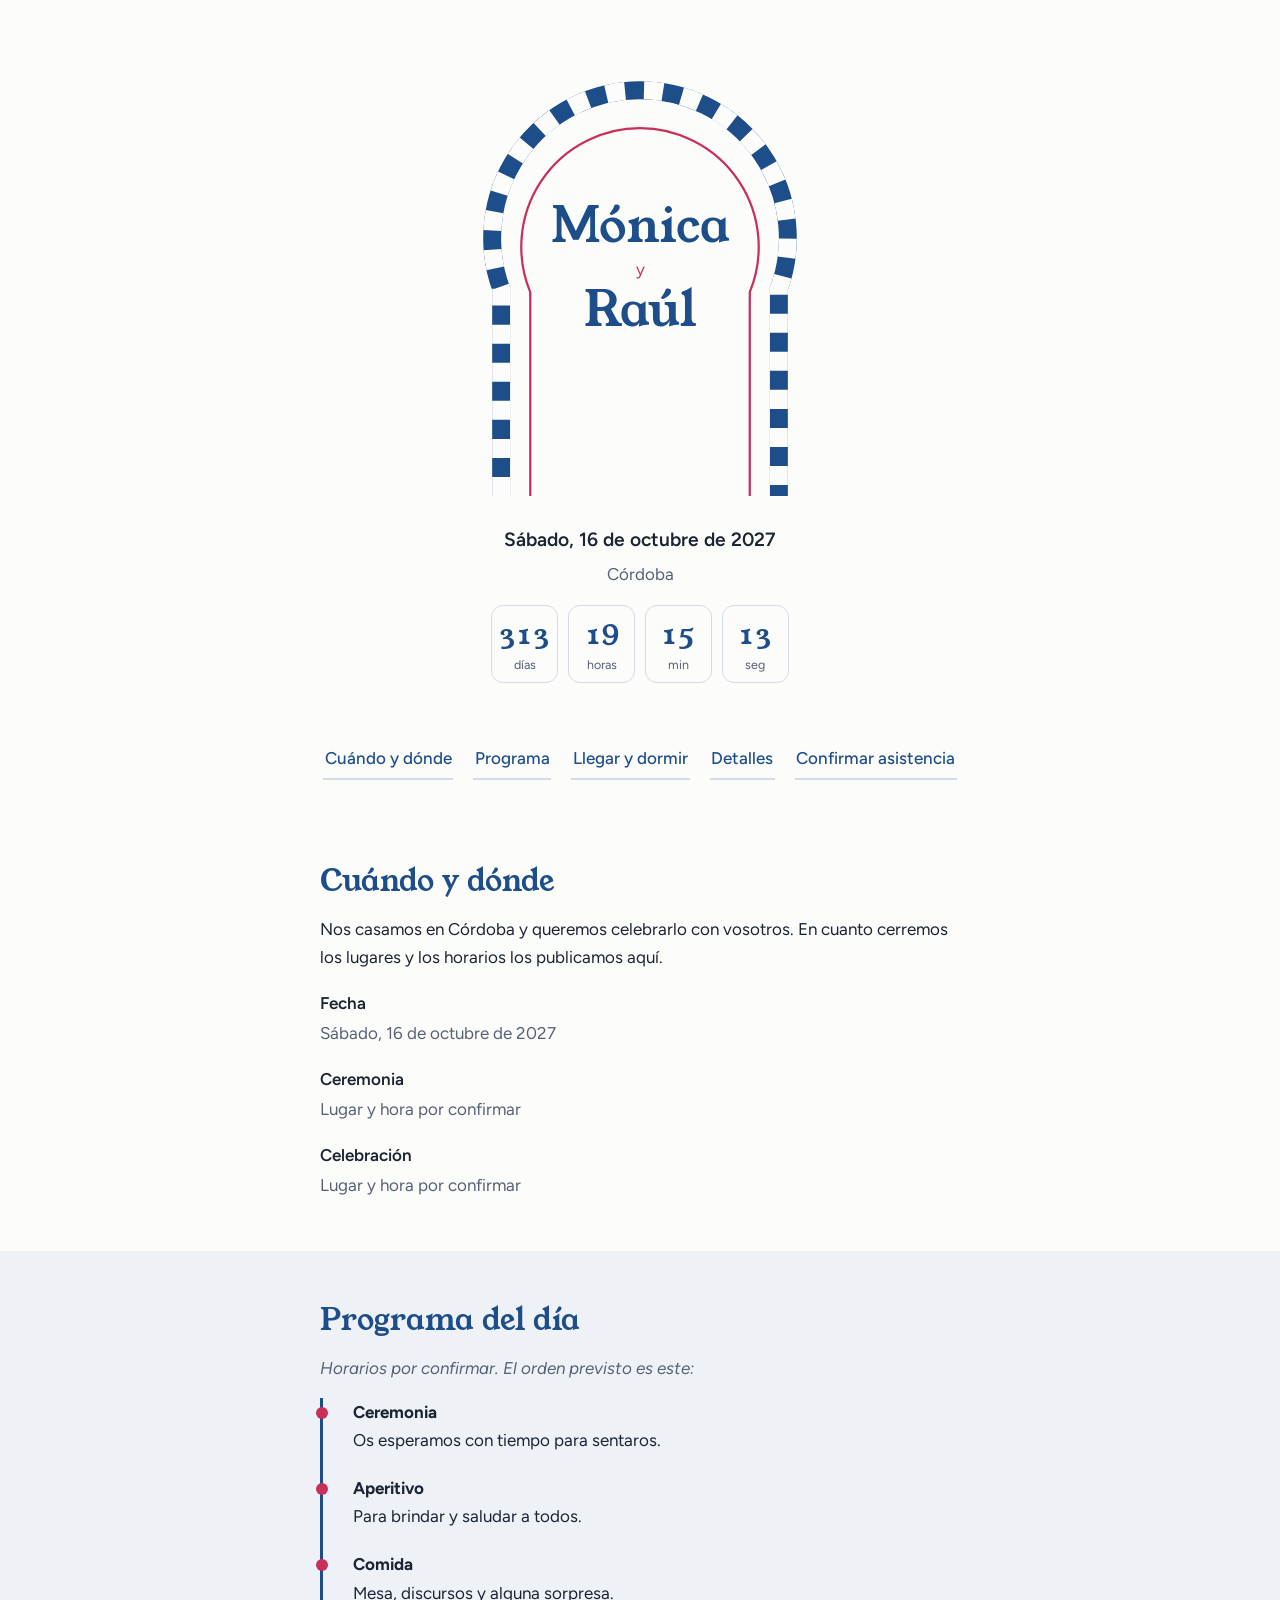
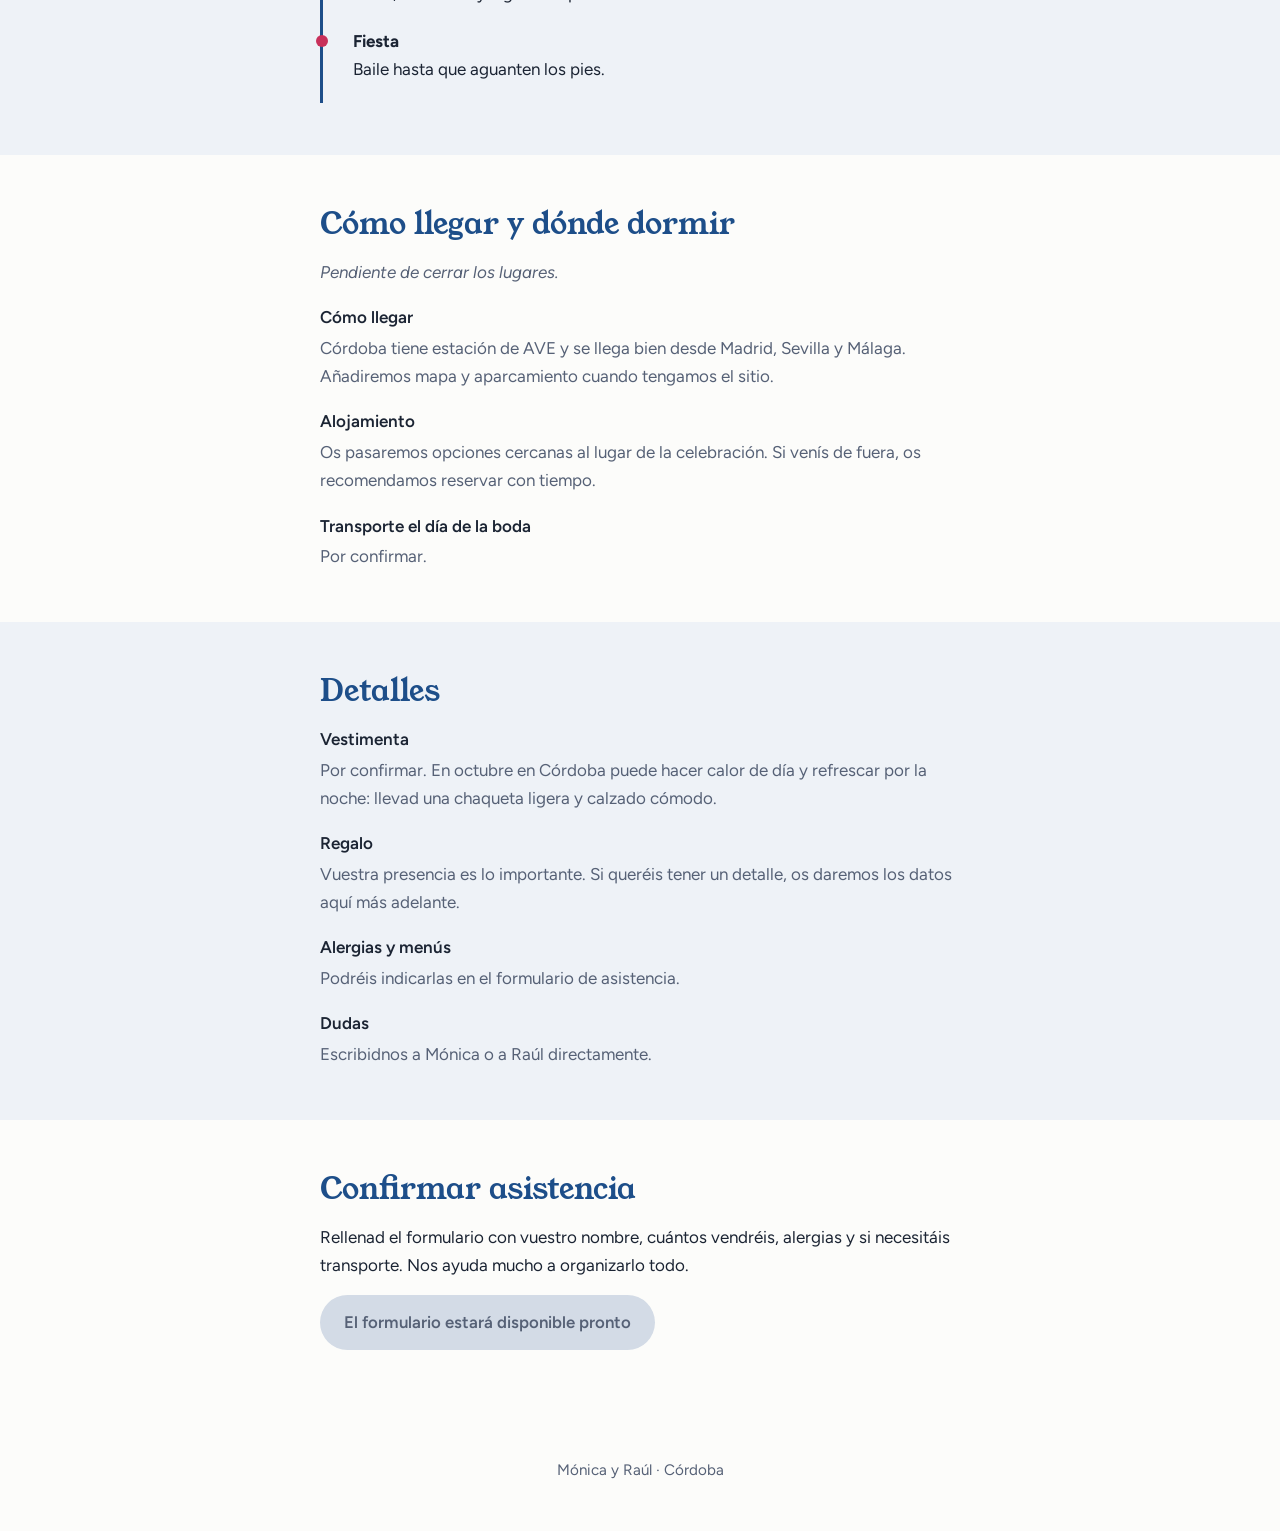
==== index.html @ d33edbbe "Add files via upload" ====
<!DOCTYPE html>
<html lang="es">
<head>
<meta charset="utf-8">
<meta name="viewport" content="width=device-width, initial-scale=1, viewport-fit=cover">
<title>Mónica y Raúl · Nuestra boda</title>
<link rel="preconnect" href="https://fonts.googleapis.com">
<link rel="preconnect" href="https://fonts.gstatic.com" crossorigin>
<link href="https://fonts.googleapis.com/css2?family=Young+Serif&family=Figtree:wght@400;500;600&display=swap" rel="stylesheet">
<style>
:root{--bg:#FCFCFA;--surface:#EEF2F7;--ink:#1B2433;--muted:#566176;--azul:#1D4E89;--geranio:#C8305A;--line:#D3DBE6;--onazul:#FFFFFF;
box-sizing:border-box;padding-top:env(safe-area-inset-top,0px);padding-bottom:env(safe-area-inset-bottom,0px)}
@media (prefers-color-scheme:dark){:root:not([data-theme="light"]){--bg:#101722;--surface:#17212F;--ink:#EEF1F6;--muted:#A3AEC0;--azul:#7FA8DE;--geranio:#F0708F;--line:#2A3649;--onazul:#101722}}
:root[data-theme="dark"]{--bg:#101722;--surface:#17212F;--ink:#EEF1F6;--muted:#A3AEC0;--azul:#7FA8DE;--geranio:#F0708F;--line:#2A3649;--onazul:#101722}
html{scroll-padding-top:env(safe-area-inset-top,0px)}
*,*::before,*::after{box-sizing:border-box}
body{margin:0;background:var(--bg);color:var(--ink);font:400 1.0625rem/1.65 Figtree,system-ui,-apple-system,"Segoe UI",sans-serif}
h1,h2{font-family:"Young Serif",Georgia,"Times New Roman",serif;font-weight:400;line-height:1.1;margin:0}
a{color:var(--azul)}
:focus-visible{outline:3px solid var(--geranio);outline-offset:3px;border-radius:4px}
.hero{text-align:center;padding:3rem 1.25rem 3.5rem}
.arco{position:relative;width:min(100%,21rem);margin:0 auto}
.arco svg{display:block;width:100%;height:auto}
.arco .texto{position:absolute;inset:34% 0 auto 0;padding:0 12%}
.arco h1{font-size:clamp(2.1rem,9vw,3rem);color:var(--azul)}
.arco .y{display:block;font:400 1.05rem Figtree,sans-serif;color:var(--geranio);margin:.35rem 0}
.hero.foto{background-size:cover;background-position:center;min-height:min(88svh,46rem);display:flex;flex-direction:column;justify-content:flex-end;padding-bottom:3rem;color:#fff}
.hero.foto .arco{width:auto}
.hero.foto .arco svg{display:none}
.hero.foto .arco .texto{position:static;padding:0}
.hero.foto h1{color:#fff;font-size:clamp(2.8rem,13vw,4.6rem);text-shadow:0 2px 16px rgba(0,0,0,.6)}
.hero.foto .y{color:#FFD3DE;text-shadow:0 1px 10px rgba(0,0,0,.6)}
.hero.foto .lugar{color:#fff}
.fecha{font-size:1.2rem;margin:1.75rem 0 .25rem;font-weight:600}
.lugar{color:var(--muted);margin:0}
.cuenta{display:flex;justify-content:center;gap:.6rem;margin:1.1rem 0 0;padding:0;list-style:none}
.cuenta[hidden],.hoy[hidden]{display:none}
.cuenta li{min-width:4.2rem;padding:.55rem .4rem;border:1px solid var(--line);border-radius:.75rem;text-align:center;line-height:1.1}
.cuenta b{display:block;font:400 1.75rem "Young Serif",Georgia,serif;color:var(--azul);font-variant-numeric:tabular-nums}
.cuenta span{font-size:.78rem;color:var(--muted)}
.hoy{margin:1.1rem 0 0;color:var(--geranio);font-weight:600;font-size:1.2rem}
.hero.foto .cuenta li{border-color:rgba(255,255,255,.55);background:rgba(10,20,35,.35)}
.hero.foto .cuenta b{color:#fff}
.hero.foto .cuenta span,.hero.foto .hoy{color:#FFD3DE}
nav{display:flex;flex-wrap:wrap;gap:.5rem 1.25rem;justify-content:center;padding:0 1.25rem 2rem}
nav a{text-decoration:none;font-weight:500;padding:.35rem .1rem;border-bottom:2px solid var(--line)}
nav a:hover{border-color:var(--geranio)}
section{padding:3.25rem 1.25rem}
section:nth-of-type(even){background:var(--surface)}
.in{max-width:40rem;margin:0 auto}
h2{font-size:1.9rem;color:var(--azul);margin-bottom:1.1rem}
p{margin:0 0 1rem}
.pend{color:var(--muted);font-style:italic}
dl{margin:0}
dt{font-weight:600;margin-top:1.1rem}
dd{margin:.15rem 0 0;color:var(--muted)}
ol.prog{list-style:none;margin:0;padding:0 0 0 1.4rem;border-left:3px solid var(--azul)}
ol.prog li{position:relative;padding:0 0 1.25rem .5rem}
ol.prog li::before{content:"";position:absolute;left:-1.4rem;top:.55rem;width:.75rem;height:.75rem;margin-left:-.45rem;border-radius:50%;background:var(--geranio)}
ol.prog b{display:block}
.btn{display:inline-block;background:var(--azul);color:var(--onazul);padding:.85rem 1.5rem;border-radius:999px;font-weight:600;text-decoration:none;border:0;font-size:1.05rem}
.btn[aria-disabled="true"]{background:var(--line);color:var(--muted);pointer-events:none}
footer{text-align:center;padding:2.5rem 1.25rem 3rem;color:var(--muted);font-size:.95rem}
</style>
</head>
<body>
<header class="hero">
  <div class="arco">
    <svg viewBox="0 0 300 400" role="img" aria-label="Arco de herradura">
      <path d="M26 400V215A132 132 0 1 1 274 215V400" fill="none" stroke="var(--azul)" stroke-width="16"/>
      <path d="M26 400V215A132 132 0 1 1 274 215V400" fill="none" stroke="var(--bg)" stroke-width="16" stroke-dasharray="17 17"/>
      <path d="M52 400V218A106 106 0 1 1 248 218V400" fill="none" stroke="var(--geranio)" stroke-width="2"/>
    </svg>
    <div class="texto"><h1>Mónica<span class="y">y</span>Raúl</h1></div>
  </div>
  <p class="fecha" id="fecha">Fecha por confirmar</p>
  <p class="lugar">Córdoba</p>
  <ul class="cuenta" id="cuenta" role="timer" aria-label="Cuenta atrás hasta la boda" hidden><li><b>0</b><span>días</span></li><li><b>00</b><span>horas</span></li><li><b>00</b><span>min</span></li><li><b>00</b><span>seg</span></li></ul>
  <p class="hoy" id="hoy" hidden>¡Hoy es el gran día!</p>
</header>
<nav aria-label="Secciones">
  <a href="#donde">Cuándo y dónde</a><a href="#programa">Programa</a><a href="#llegar">Llegar y dormir</a><a href="#detalles">Detalles</a><a href="#asistencia">Confirmar asistencia</a>
</nav>

<main>
<section id="donde"><div class="in">
  <h2>Cuándo y dónde</h2>
  <p>Nos casamos en Córdoba y queremos celebrarlo con vosotros. En cuanto cerremos los lugares y los horarios los publicamos aquí.</p>
  <dl>
    <dt>Fecha</dt><dd id="fecha2">Por confirmar</dd>
    <dt>Ceremonia</dt><dd>Lugar y hora por confirmar</dd>
    <dt>Celebración</dt><dd>Lugar y hora por confirmar</dd>
  </dl>
</div></section>

<section id="programa"><div class="in">
  <h2>Programa del día</h2>
  <p class="pend">Horarios por confirmar. El orden previsto es este:</p>
  <ol class="prog">
    <li><b>Ceremonia</b>Os esperamos con tiempo para sentaros.</li>
    <li><b>Aperitivo</b>Para brindar y saludar a todos.</li>
    <li><b>Comida</b>Mesa, discursos y alguna sorpresa.</li>
    <li><b>Fiesta</b>Baile hasta que aguanten los pies.</li>
  </ol>
</div></section>

<section id="llegar"><div class="in">
  <h2>Cómo llegar y dónde dormir</h2>
  <p class="pend">Pendiente de cerrar los lugares.</p>
  <dl>
    <dt>Cómo llegar</dt><dd>Córdoba tiene estación de AVE y se llega bien desde Madrid, Sevilla y Málaga. Añadiremos mapa y aparcamiento cuando tengamos el sitio.</dd>
    <dt>Alojamiento</dt><dd>Os pasaremos opciones cercanas al lugar de la celebración. Si venís de fuera, os recomendamos reservar con tiempo.</dd>
    <dt>Transporte el día de la boda</dt><dd>Por confirmar.</dd>
  </dl>
</div></section>

<section id="detalles"><div class="in">
  <h2>Detalles</h2>
  <dl>
    <dt>Vestimenta</dt><dd>Por confirmar. En octubre en Córdoba puede hacer calor de día y refrescar por la noche: llevad una chaqueta ligera y calzado cómodo.</dd>
    <dt>Regalo</dt><dd>Vuestra presencia es lo importante. Si queréis tener un detalle, os daremos los datos aquí más adelante.</dd>
    <dt>Alergias y menús</dt><dd>Podréis indicarlas en el formulario de asistencia.</dd>
    <dt>Dudas</dt><dd>Escribidnos a Mónica o a Raúl directamente.</dd>
  </dl>
</div></section>

<section id="asistencia"><div class="in">
  <h2>Confirmar asistencia</h2>
  <p>Rellenad el formulario con vuestro nombre, cuántos vendréis, alergias y si necesitáis transporte. Nos ayuda mucho a organizarlo todo.</p>
  <p><a class="btn" id="btnForm" href="#asistencia" aria-disabled="true">El formulario estará disponible pronto</a></p>
</div></section>
</main>

<footer>Mónica y Raúl · Córdoba</footer>

<script>
// Editar estos dos valores cuando estén definidos:
var FECHA = "2027-10-16T00:00:00";
var FORM_URL = "";     // enlace del Google Forms
var FOTO = "foto.jpg"; // foto subida junto a index.html; si no existe, se ve el arco solo
(function(){
  if (FECHA) {
    var d = new Date(FECHA);
    if (!isNaN(d)) {
      var txt = new Intl.DateTimeFormat("es-ES", {dateStyle:"full"}).format(d);
      txt = txt.charAt(0).toUpperCase() + txt.slice(1);
      document.getElementById("fecha").textContent = txt;
      document.getElementById("fecha2").textContent = txt;
      var c = document.getElementById("cuenta"), hoy = document.getElementById("hoy");
      var v = c.querySelectorAll("b");
      var pad = function(n){ return n < 10 ? "0" + n : "" + n; };
      var t;
      var tick = function(){
        var ms = d - new Date();
        if (ms <= 0) { c.hidden = true; clearInterval(t); if (ms > -86400000) hoy.hidden = false; return; }
        var sg = Math.floor(ms / 1000);
        v[0].textContent = Math.floor(sg / 86400);
        v[1].textContent = pad(Math.floor(sg % 86400 / 3600));
        v[2].textContent = pad(Math.floor(sg % 3600 / 60));
        v[3].textContent = pad(sg % 60);
        c.hidden = false;
      };
      t = setInterval(tick, 1000); tick();
    }
  }
  if (FOTO) {
    var im = new Image();
    im.onload = function(){
      var h = document.querySelector(".hero");
      h.style.backgroundImage = "linear-gradient(rgba(10,20,35,.3),rgba(10,20,35,.68)), url('" + FOTO + "')";
      h.classList.add("foto");
    };
    im.src = FOTO;
  }
  if (FORM_URL) {
    var b = document.getElementById("btnForm");
    b.href = FORM_URL; b.target = "_blank"; b.rel = "noopener";
    b.removeAttribute("aria-disabled");
    b.textContent = "Confirmar asistencia";
  }
})();
</script>
</body>
</html>
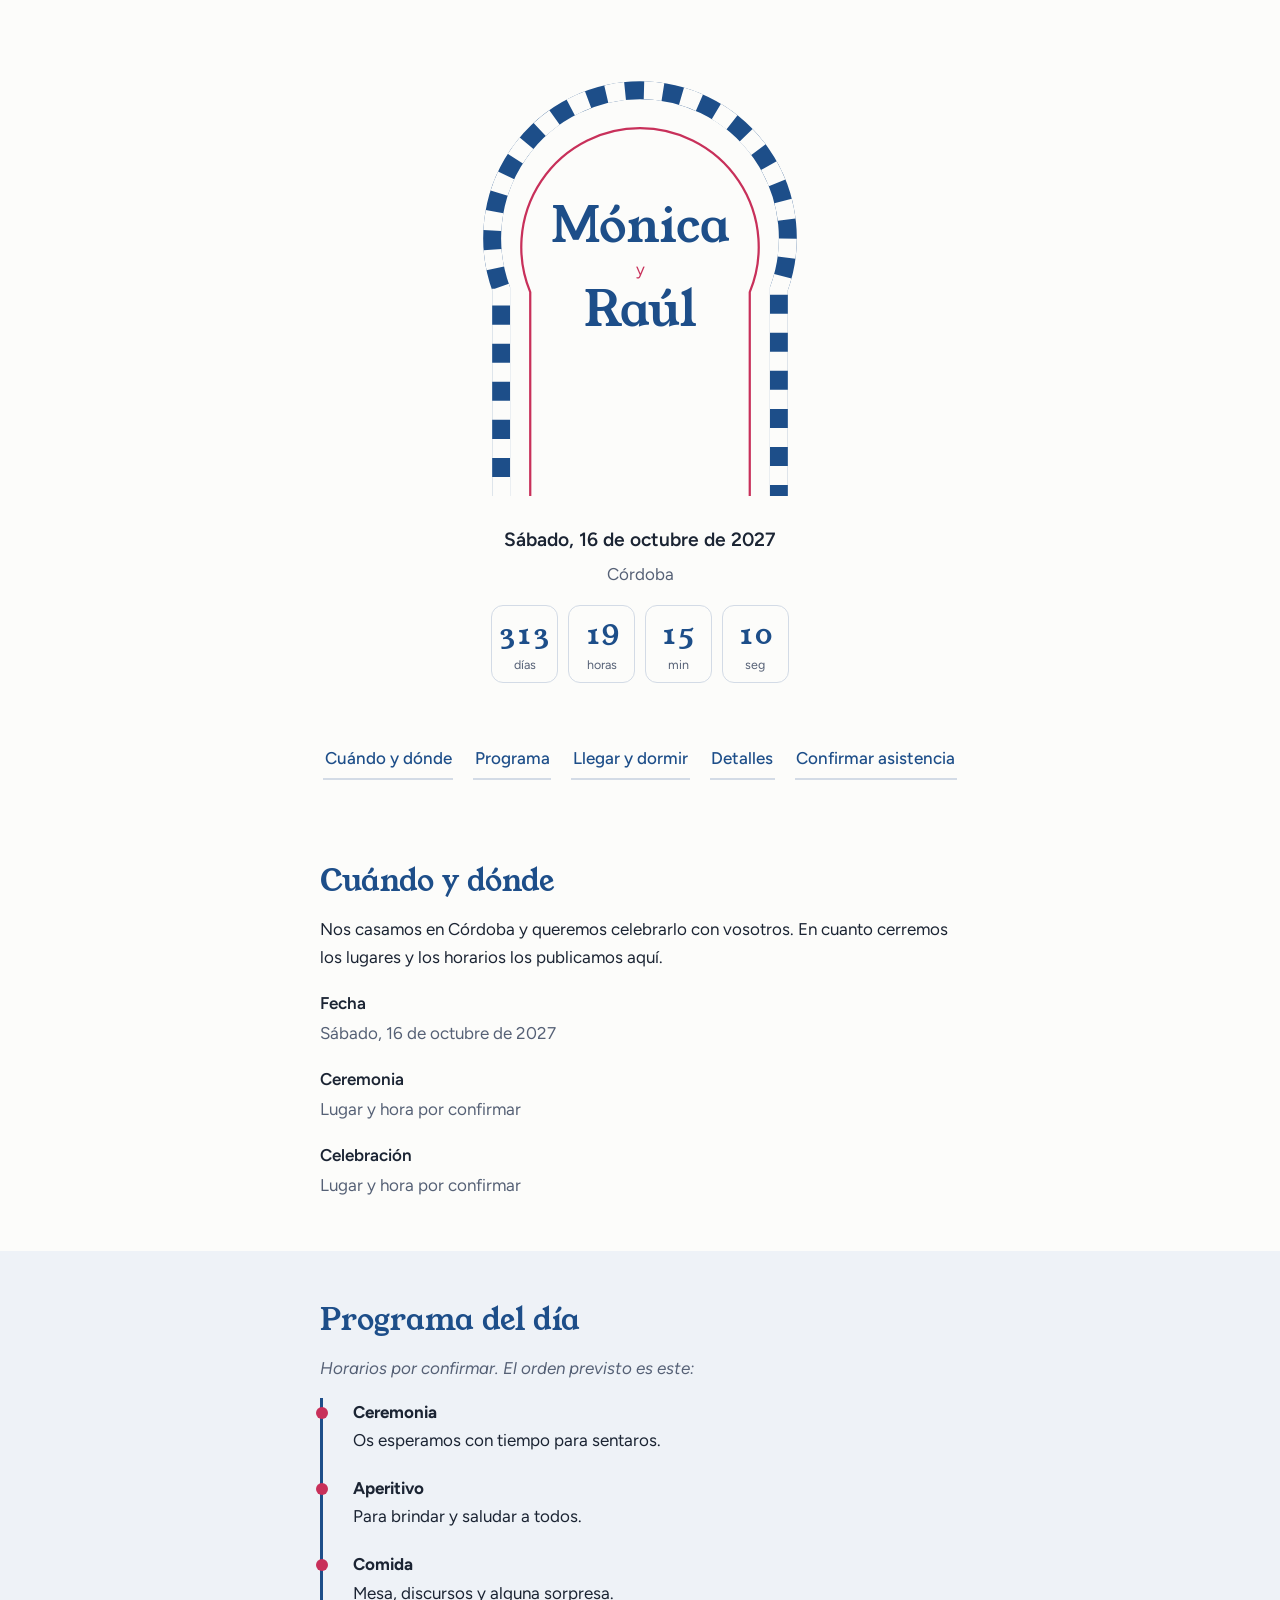
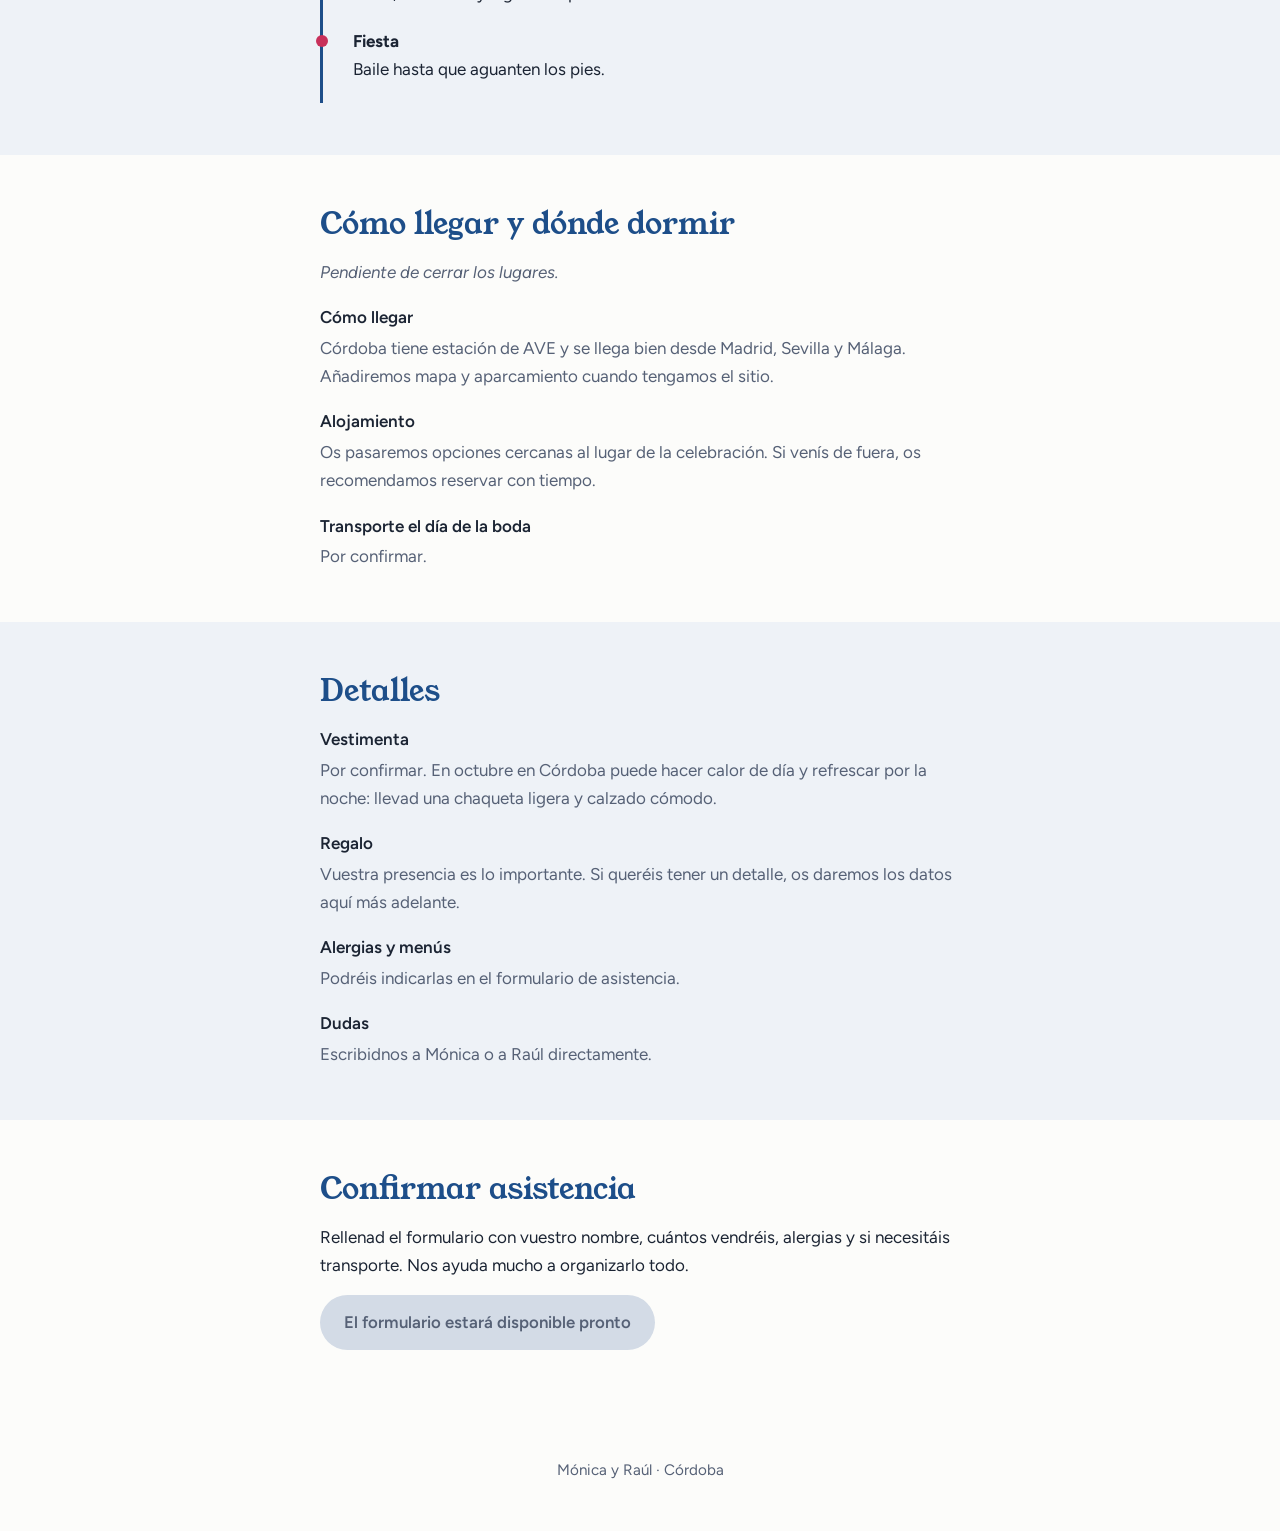
==== commit 7763a72a: "Add files via upload" ====
--- a/index.html
+++ b/index.html
@@ -24,6 +24,12 @@
 .arco .texto{position:absolute;inset:34% 0 auto 0;padding:0 12%}
 .arco h1{font-size:clamp(2.1rem,9vw,3rem);color:var(--azul)}
 .arco .y{display:block;font:400 1.05rem Figtree,sans-serif;color:var(--geranio);margin:.35rem 0}
+.portada{display:block;width:min(100%,24rem);height:auto;margin:0 auto 1.75rem;border-radius:1rem;box-shadow:0 10px 30px rgba(0,0,0,.2)}
+.portada[hidden]{display:none}
+.hero.tarjeta .arco{width:auto}
+.hero.tarjeta .arco svg{display:none}
+.hero.tarjeta .arco .texto{position:static;padding:0}
+.hero.tarjeta h1{font-size:clamp(2.4rem,10vw,3.4rem)}
 .hero.foto{background-size:cover;background-position:center;min-height:min(88svh,46rem);display:flex;flex-direction:column;justify-content:flex-end;padding-bottom:3rem;color:#fff}
 .hero.foto .arco{width:auto}
 .hero.foto .arco svg{display:none}
@@ -65,6 +71,7 @@
 </head>
 <body>
 <header class="hero">
+  <img class="portada" id="portada" width="828" height="1472" alt="Mónica y Raúl. Save the date: 16 de octubre de 2027" hidden>
   <div class="arco">
     <svg viewBox="0 0 300 400" role="img" aria-label="Arco de herradura">
       <path d="M26 400V215A132 132 0 1 1 274 215V400" fill="none" stroke="var(--azul)" stroke-width="16"/>
@@ -137,6 +144,7 @@
 // Editar estos dos valores cuando estén definidos:
 var FECHA = "2027-10-16T00:00:00";
 var FORM_URL = "";     // enlace del Google Forms
+var FOTO_MODO = "tarjeta"; // "tarjeta": la imagen completa sobre los nombres; "fondo": foto de fondo detrás de los nombres
 var FOTO = "foto.jpg"; // foto subida junto a index.html; si no existe, se ve el arco solo
 (function(){
   if (FECHA) {
@@ -167,8 +175,14 @@
     var im = new Image();
     im.onload = function(){
       var h = document.querySelector(".hero");
-      h.style.backgroundImage = "linear-gradient(rgba(10,20,35,.3),rgba(10,20,35,.68)), url('" + FOTO + "')";
-      h.classList.add("foto");
+      if (FOTO_MODO === "fondo") {
+        h.style.backgroundImage = "linear-gradient(rgba(10,20,35,.3),rgba(10,20,35,.68)), url('" + FOTO + "')";
+        h.classList.add("foto");
+      } else {
+        var p = document.getElementById("portada");
+        p.src = FOTO; p.hidden = false;
+        h.classList.add("tarjeta");
+      }
     };
     im.src = FOTO;
   }
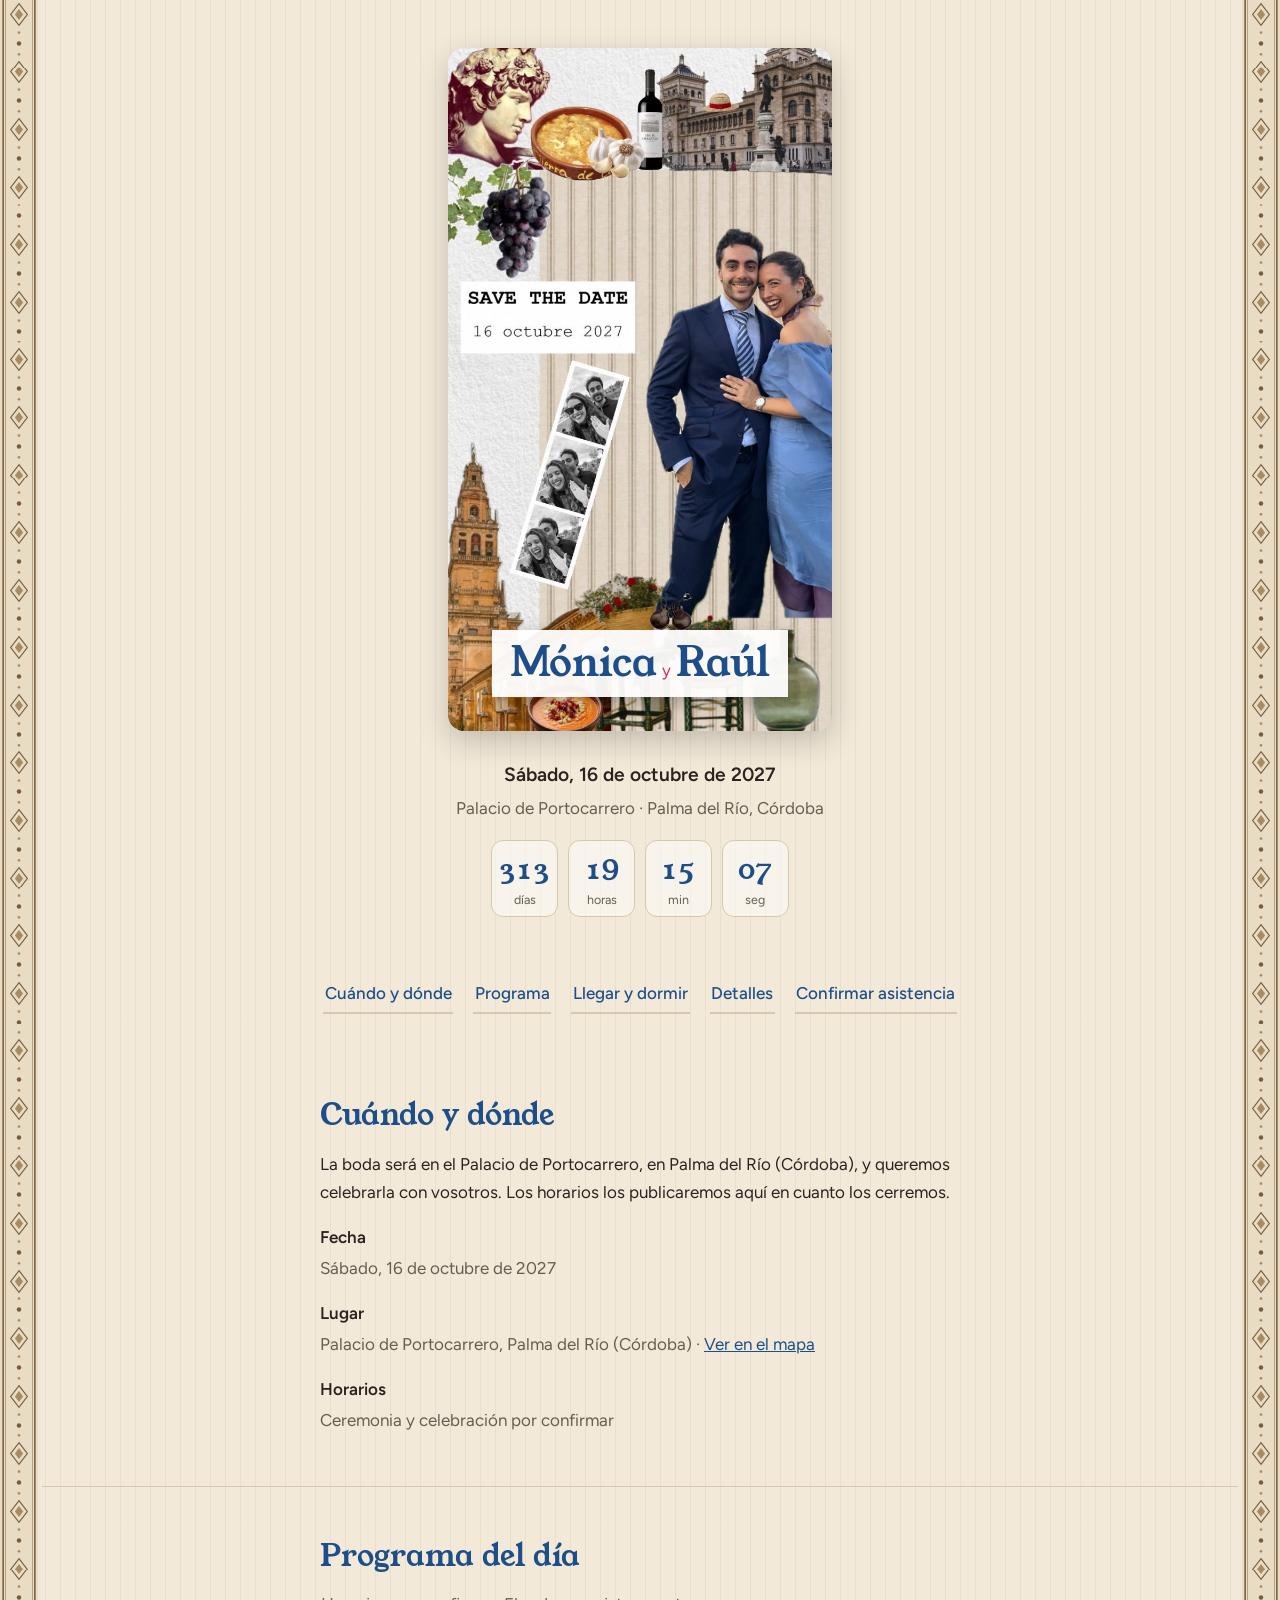
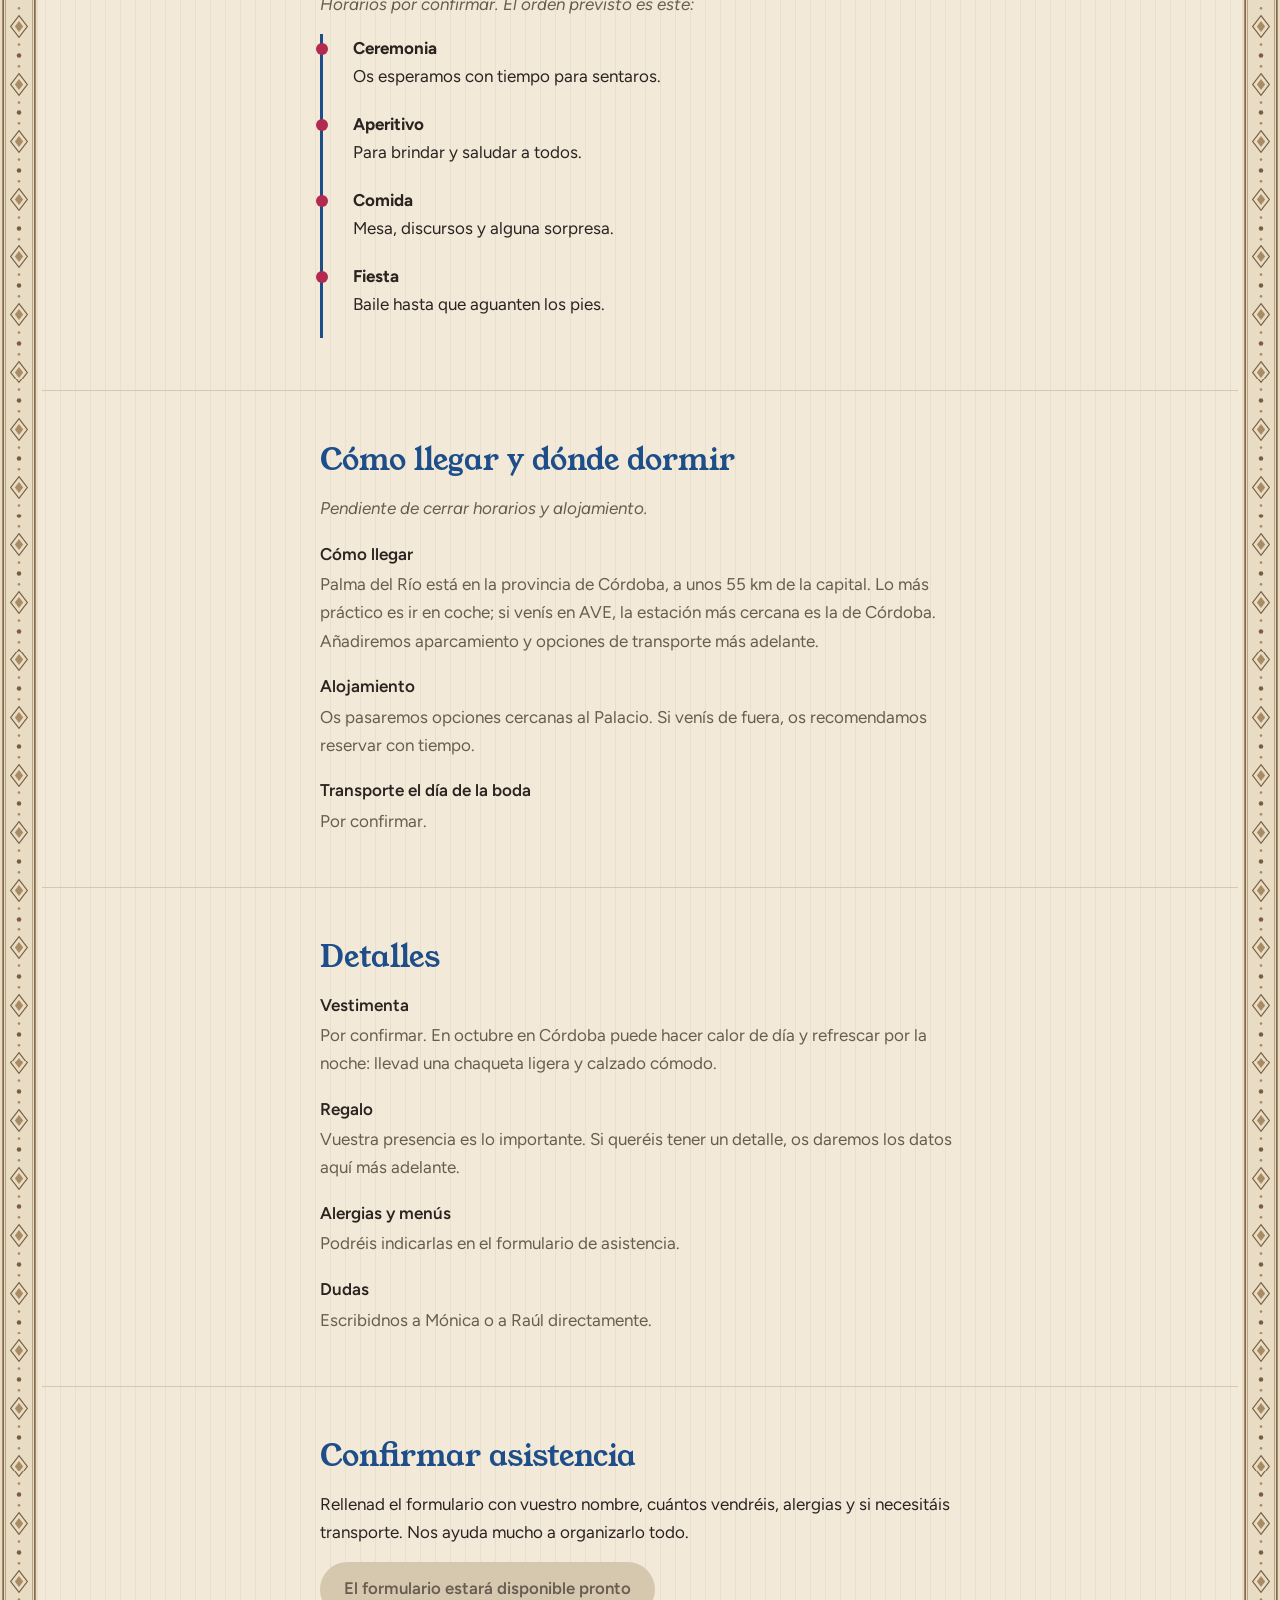
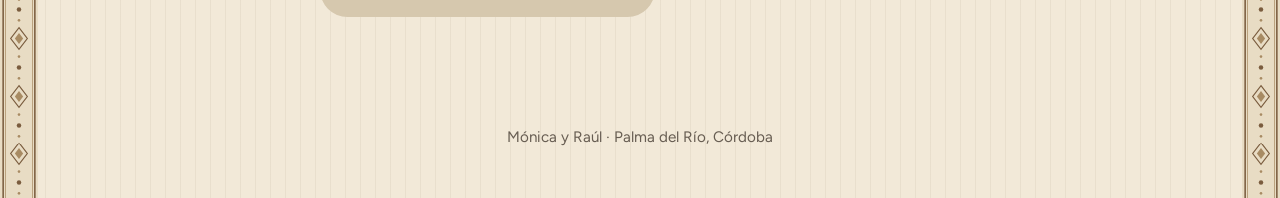
==== commit 35f909d0: "Add files via upload" ====
--- a/index.html
+++ b/index.html
@@ -8,13 +8,14 @@
 <link rel="preconnect" href="https://fonts.gstatic.com" crossorigin>
 <link href="https://fonts.googleapis.com/css2?family=Young+Serif&family=Figtree:wght@400;500;600&display=swap" rel="stylesheet">
 <style>
-:root{--bg:#FCFCFA;--surface:#EEF2F7;--ink:#1B2433;--muted:#566176;--azul:#1D4E89;--geranio:#C8305A;--line:#D3DBE6;--onazul:#FFFFFF;
+:root{--bg:#F2E9D8;--surface:#EADFC9;--ink:#2A2320;--muted:#675D52;--azul:#1D4E89;--geranio:#B3294F;--line:#D6C8AE;--onazul:#FFFFFF;--cw:clamp(24px,3vw,44px);color-scheme:light;
+--cen:url("data:image/svg+xml,%3Csvg%20xmlns%3D%27http%3A//www.w3.org/2000/svg%27%20viewBox%3D%270%200%2032%2048%27%3E%3Crect%20width%3D%2732%27%20height%3D%2748%27%20fill%3D%27%23E8DCC4%27/%3E%3Crect%20x%3D%272%27%20width%3D%271.3%27%20height%3D%2748%27%20fill%3D%27%237A5C3E%27/%3E%3Crect%20x%3D%274.4%27%20width%3D%27.6%27%20height%3D%2748%27%20fill%3D%27%23A88B63%27/%3E%3Crect%20x%3D%2727%27%20width%3D%27.6%27%20height%3D%2748%27%20fill%3D%27%23A88B63%27/%3E%3Crect%20x%3D%2728.7%27%20width%3D%271.3%27%20height%3D%2748%27%20fill%3D%27%237A5C3E%27/%3E%3Cpolygon%20points%3D%2716%2C3%2023%2C12%2016%2C21%209%2C12%27%20fill%3D%27none%27%20stroke%3D%27%237A5C3E%27%20stroke-width%3D%271%27/%3E%3Cpolygon%20points%3D%2716%2C7.5%2019.5%2C12%2016%2C16.5%2012.5%2C12%27%20fill%3D%27%23A88B63%27/%3E%3Ccircle%20cx%3D%2716%27%20cy%3D%2727%27%20r%3D%271.1%27%20fill%3D%27%23A88B63%27/%3E%3Ccircle%20cx%3D%2716%27%20cy%3D%2736%27%20r%3D%271.9%27%20fill%3D%27%237A5C3E%27/%3E%3Ccircle%20cx%3D%2716%27%20cy%3D%2745%27%20r%3D%271.1%27%20fill%3D%27%23A88B63%27/%3E%3C/svg%3E");
 box-sizing:border-box;padding-top:env(safe-area-inset-top,0px);padding-bottom:env(safe-area-inset-bottom,0px)}
-@media (prefers-color-scheme:dark){:root:not([data-theme="light"]){--bg:#101722;--surface:#17212F;--ink:#EEF1F6;--muted:#A3AEC0;--azul:#7FA8DE;--geranio:#F0708F;--line:#2A3649;--onazul:#101722}}
-:root[data-theme="dark"]{--bg:#101722;--surface:#17212F;--ink:#EEF1F6;--muted:#A3AEC0;--azul:#7FA8DE;--geranio:#F0708F;--line:#2A3649;--onazul:#101722}
-html{scroll-padding-top:env(safe-area-inset-top,0px)}
+html{scroll-padding-top:env(safe-area-inset-top,0px);background-color:var(--bg);
+background-image:var(--cen),var(--cen),repeating-linear-gradient(90deg,rgba(110,90,60,.07) 0 1px,transparent 1px 15px);
+background-repeat:repeat-y,repeat-y,repeat;background-position:left top,right top,0 0;background-size:var(--cw) auto,var(--cw) auto,auto}
 *,*::before,*::after{box-sizing:border-box}
-body{margin:0;background:var(--bg);color:var(--ink);font:400 1.0625rem/1.65 Figtree,system-ui,-apple-system,"Segoe UI",sans-serif}
+body{margin:0;padding:0 calc(var(--cw) + .2rem);color:var(--ink);font:400 1.0625rem/1.65 Figtree,system-ui,-apple-system,"Segoe UI",sans-serif}
 h1,h2{font-family:"Young Serif",Georgia,"Times New Roman",serif;font-weight:400;line-height:1.1;margin:0}
 a{color:var(--azul)}
 :focus-visible{outline:3px solid var(--geranio);outline-offset:3px;border-radius:4px}
@@ -24,12 +25,15 @@
 .arco .texto{position:absolute;inset:34% 0 auto 0;padding:0 12%}
 .arco h1{font-size:clamp(2.1rem,9vw,3rem);color:var(--azul)}
 .arco .y{display:block;font:400 1.05rem Figtree,sans-serif;color:var(--geranio);margin:.35rem 0}
-.portada{display:block;width:min(100%,24rem);height:auto;margin:0 auto 1.75rem;border-radius:1rem;box-shadow:0 10px 30px rgba(0,0,0,.2)}
+.marco{position:relative}
+.portada{display:block;width:100%;height:auto;border-radius:1rem;box-shadow:0 10px 30px rgba(0,0,0,.2)}
 .portada[hidden]{display:none}
-.hero.tarjeta .arco{width:auto}
+.hero.tarjeta .marco{width:min(100%,24rem);margin:0 auto 1.75rem}
+.hero.tarjeta .arco{position:absolute;left:0;right:0;bottom:5%;width:auto;margin:0}
 .hero.tarjeta .arco svg{display:none}
-.hero.tarjeta .arco .texto{position:static;padding:0}
-.hero.tarjeta h1{font-size:clamp(2.4rem,10vw,3.4rem)}
+.hero.tarjeta .arco .texto{position:static;width:max-content;max-width:88%;margin:0 auto;padding:.7rem 1.1rem;background:rgba(255,255,255,.94);box-shadow:0 6px 18px rgba(0,0,0,.28)}
+.hero.tarjeta h1{font-size:clamp(1.8rem,8.5vw,2.5rem);color:#1D4E89;white-space:nowrap}
+.hero.tarjeta .y{display:inline;margin:0 .3em;color:#C8305A}
 .hero.foto{background-size:cover;background-position:center;min-height:min(88svh,46rem);display:flex;flex-direction:column;justify-content:flex-end;padding-bottom:3rem;color:#fff}
 .hero.foto .arco{width:auto}
 .hero.foto .arco svg{display:none}
@@ -41,7 +45,7 @@
 .lugar{color:var(--muted);margin:0}
 .cuenta{display:flex;justify-content:center;gap:.6rem;margin:1.1rem 0 0;padding:0;list-style:none}
 .cuenta[hidden],.hoy[hidden]{display:none}
-.cuenta li{min-width:4.2rem;padding:.55rem .4rem;border:1px solid var(--line);border-radius:.75rem;text-align:center;line-height:1.1}
+.cuenta li{background:rgba(255,255,255,.5);min-width:4.2rem;padding:.55rem .4rem;border:1px solid var(--line);border-radius:.75rem;text-align:center;line-height:1.1}
 .cuenta b{display:block;font:400 1.75rem "Young Serif",Georgia,serif;color:var(--azul);font-variant-numeric:tabular-nums}
 .cuenta span{font-size:.78rem;color:var(--muted)}
 .hoy{margin:1.1rem 0 0;color:var(--geranio);font-weight:600;font-size:1.2rem}
@@ -52,7 +56,7 @@
 nav a{text-decoration:none;font-weight:500;padding:.35rem .1rem;border-bottom:2px solid var(--line)}
 nav a:hover{border-color:var(--geranio)}
 section{padding:3.25rem 1.25rem}
-section:nth-of-type(even){background:var(--surface)}
+section+section{border-top:1px solid var(--line)}
 .in{max-width:40rem;margin:0 auto}
 h2{font-size:1.9rem;color:var(--azul);margin-bottom:1.1rem}
 p{margin:0 0 1rem}
@@ -71,6 +75,7 @@
 </head>
 <body>
 <header class="hero">
+  <div class="marco" id="marco">
   <img class="portada" id="portada" width="828" height="1472" alt="Mónica y Raúl. Save the date: 16 de octubre de 2027" hidden>
   <div class="arco">
     <svg viewBox="0 0 300 400" role="img" aria-label="Arco de herradura">
@@ -80,8 +85,9 @@
     </svg>
     <div class="texto"><h1>Mónica<span class="y">y</span>Raúl</h1></div>
   </div>
+  </div>
   <p class="fecha" id="fecha">Fecha por confirmar</p>
-  <p class="lugar">Córdoba</p>
+  <p class="lugar">Palacio de Portocarrero · Palma del Río, Córdoba</p>
   <ul class="cuenta" id="cuenta" role="timer" aria-label="Cuenta atrás hasta la boda" hidden><li><b>0</b><span>días</span></li><li><b>00</b><span>horas</span></li><li><b>00</b><span>min</span></li><li><b>00</b><span>seg</span></li></ul>
   <p class="hoy" id="hoy" hidden>¡Hoy es el gran día!</p>
 </header>
@@ -92,11 +98,11 @@
 <main>
 <section id="donde"><div class="in">
   <h2>Cuándo y dónde</h2>
-  <p>Nos casamos en Córdoba y queremos celebrarlo con vosotros. En cuanto cerremos los lugares y los horarios los publicamos aquí.</p>
+  <p>La boda será en el Palacio de Portocarrero, en Palma del Río (Córdoba), y queremos celebrarla con vosotros. Los horarios los publicaremos aquí en cuanto los cerremos.</p>
   <dl>
     <dt>Fecha</dt><dd id="fecha2">Por confirmar</dd>
-    <dt>Ceremonia</dt><dd>Lugar y hora por confirmar</dd>
-    <dt>Celebración</dt><dd>Lugar y hora por confirmar</dd>
+    <dt>Lugar</dt><dd>Palacio de Portocarrero, Palma del Río (Córdoba) · <a href="https://www.google.com/maps/search/?api=1&amp;query=Palacio+de+Portocarrero+Palma+del+R%C3%ADo" target="_blank" rel="noopener">Ver en el mapa</a></dd>
+    <dt>Horarios</dt><dd>Ceremonia y celebración por confirmar</dd>
   </dl>
 </div></section>
 
@@ -113,10 +119,10 @@
 
 <section id="llegar"><div class="in">
   <h2>Cómo llegar y dónde dormir</h2>
-  <p class="pend">Pendiente de cerrar los lugares.</p>
+  <p class="pend">Pendiente de cerrar horarios y alojamiento.</p>
   <dl>
-    <dt>Cómo llegar</dt><dd>Córdoba tiene estación de AVE y se llega bien desde Madrid, Sevilla y Málaga. Añadiremos mapa y aparcamiento cuando tengamos el sitio.</dd>
-    <dt>Alojamiento</dt><dd>Os pasaremos opciones cercanas al lugar de la celebración. Si venís de fuera, os recomendamos reservar con tiempo.</dd>
+    <dt>Cómo llegar</dt><dd>Palma del Río está en la provincia de Córdoba, a unos 55 km de la capital. Lo más práctico es ir en coche; si venís en AVE, la estación más cercana es la de Córdoba. Añadiremos aparcamiento y opciones de transporte más adelante.</dd>
+    <dt>Alojamiento</dt><dd>Os pasaremos opciones cercanas al Palacio. Si venís de fuera, os recomendamos reservar con tiempo.</dd>
     <dt>Transporte el día de la boda</dt><dd>Por confirmar.</dd>
   </dl>
 </div></section>
@@ -138,7 +144,7 @@
 </div></section>
 </main>
 
-<footer>Mónica y Raúl · Córdoba</footer>
+<footer>Mónica y Raúl · Palma del Río, Córdoba</footer>
 
 <script>
 // Editar estos dos valores cuando estén definidos:
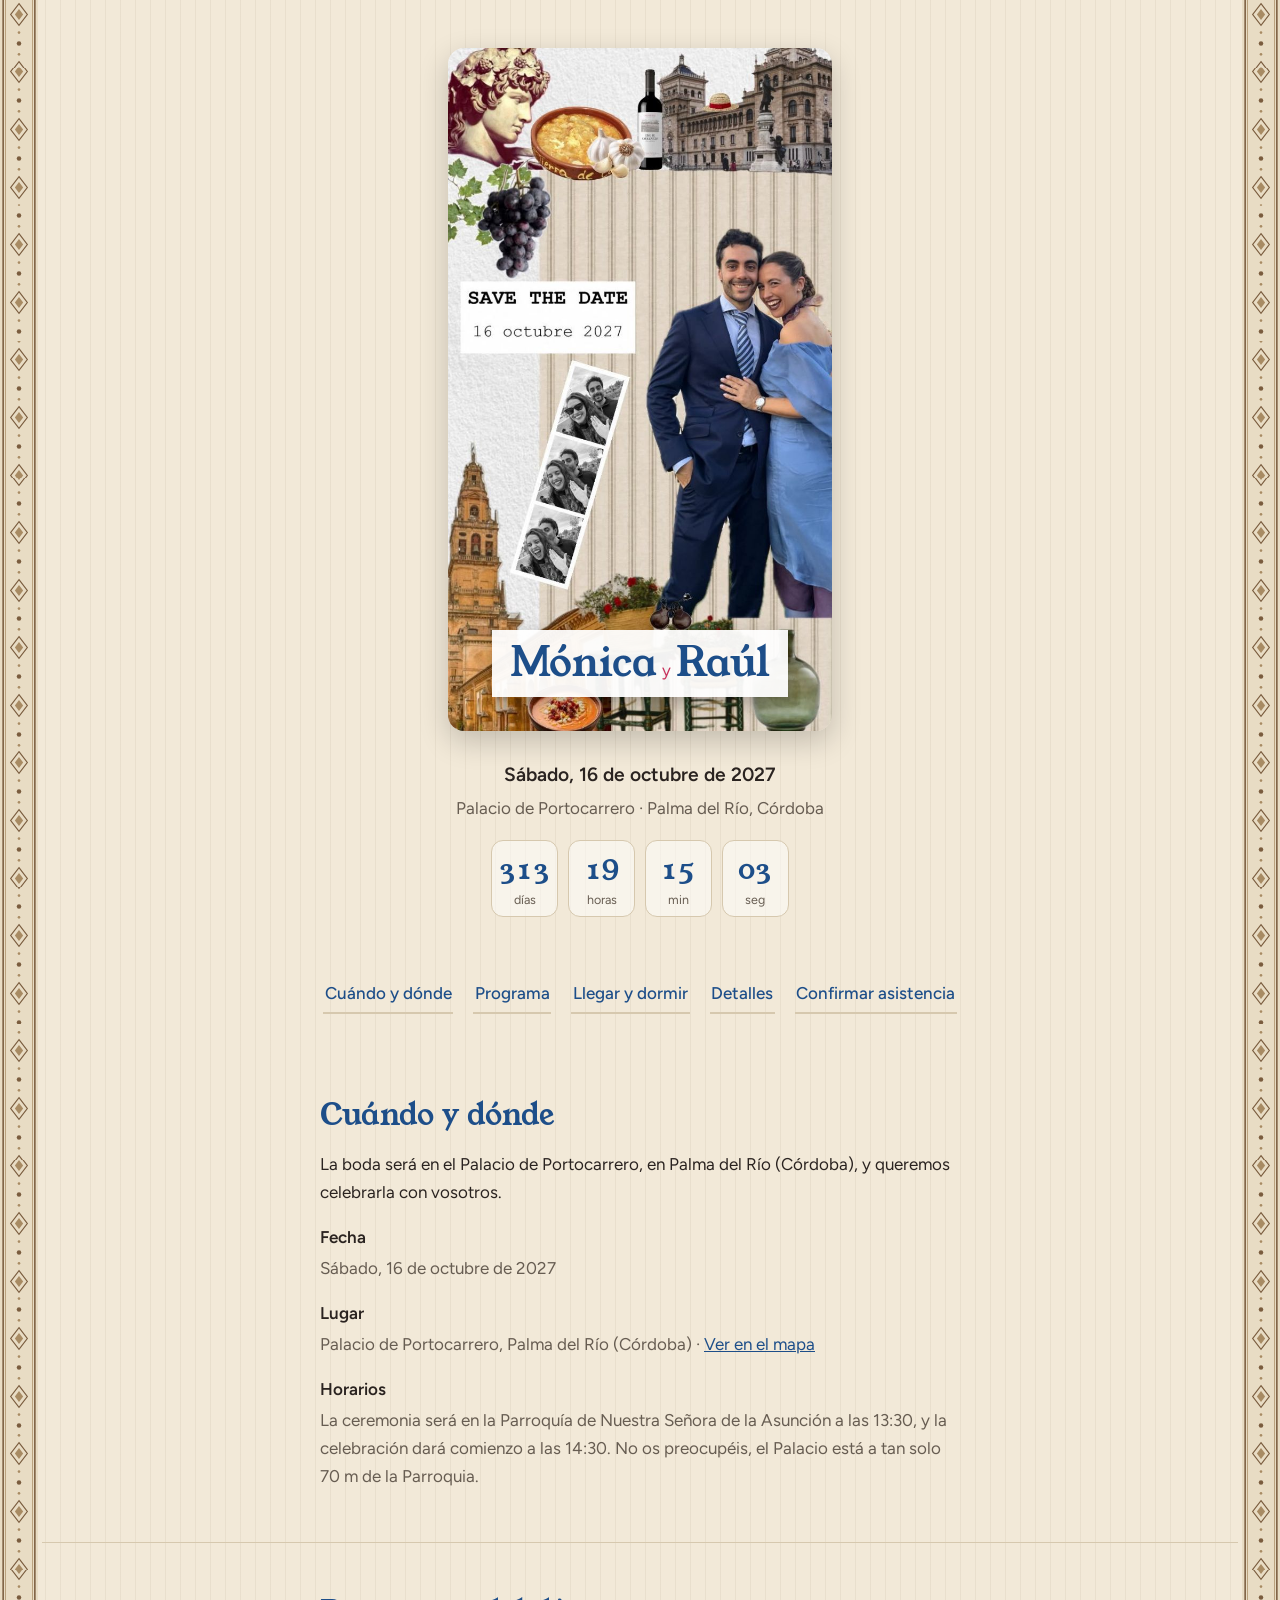
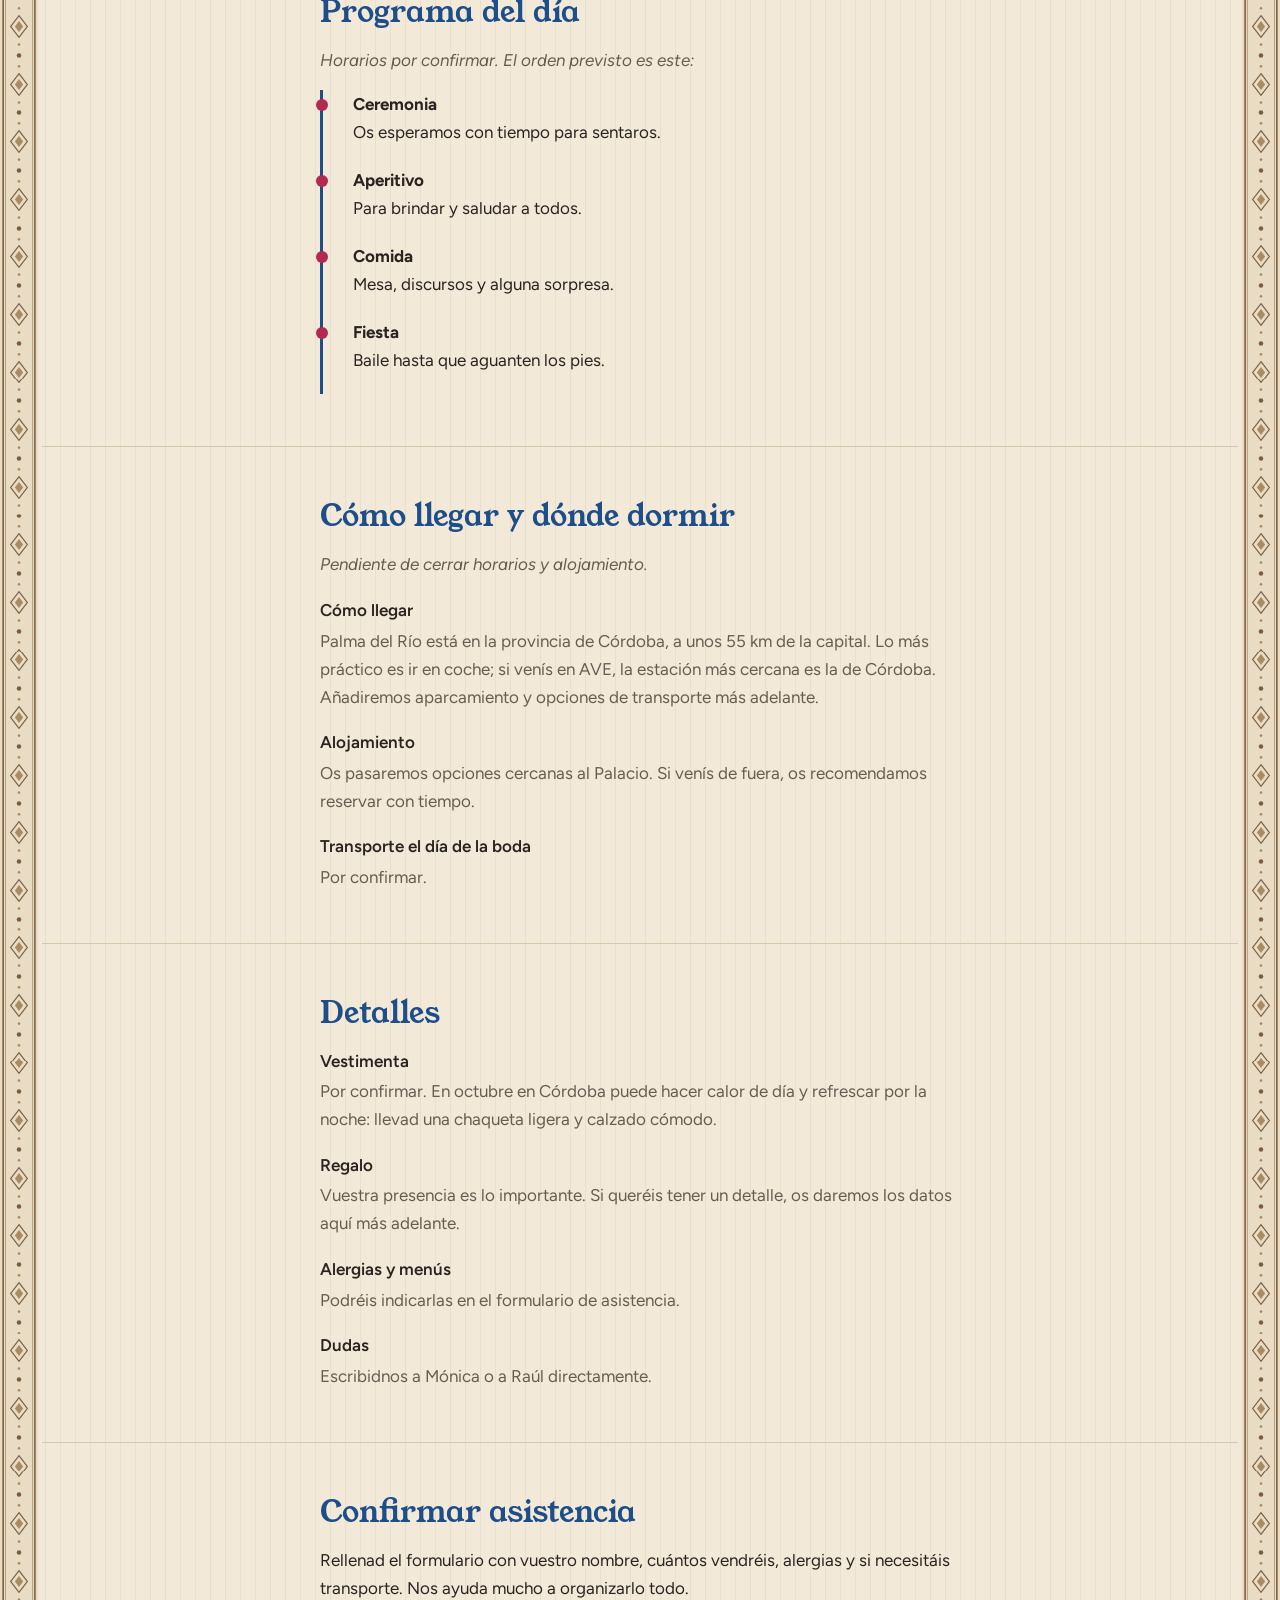
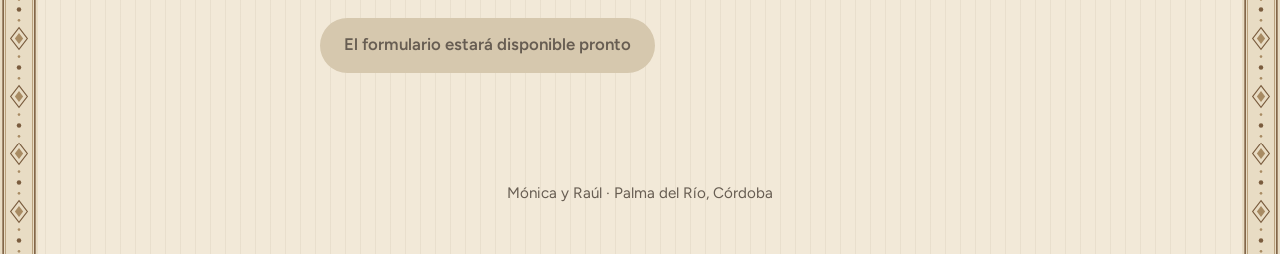
==== commit bf838e14: "Update index.html" ====
--- a/index.html
+++ b/index.html
@@ -98,11 +98,11 @@
 <main>
 <section id="donde"><div class="in">
   <h2>Cuándo y dónde</h2>
-  <p>La boda será en el Palacio de Portocarrero, en Palma del Río (Córdoba), y queremos celebrarla con vosotros. Los horarios los publicaremos aquí en cuanto los cerremos.</p>
+  <p>La boda será en el Palacio de Portocarrero, en Palma del Río (Córdoba), y queremos celebrarla con vosotros.</p>
   <dl>
     <dt>Fecha</dt><dd id="fecha2">Por confirmar</dd>
     <dt>Lugar</dt><dd>Palacio de Portocarrero, Palma del Río (Córdoba) · <a href="https://www.google.com/maps/search/?api=1&amp;query=Palacio+de+Portocarrero+Palma+del+R%C3%ADo" target="_blank" rel="noopener">Ver en el mapa</a></dd>
-    <dt>Horarios</dt><dd>Ceremonia y celebración por confirmar</dd>
+    <dt>Horarios</dt><dd>La ceremonia será en la Parroquía de Nuestra Señora de la Asunción a las 13:30, y la celebración dará comienzo a las 14:30. No os preocupéis, el Palacio está a tan solo 70 m de la Parroquia.</dd>
   </dl>
 </div></section>
 
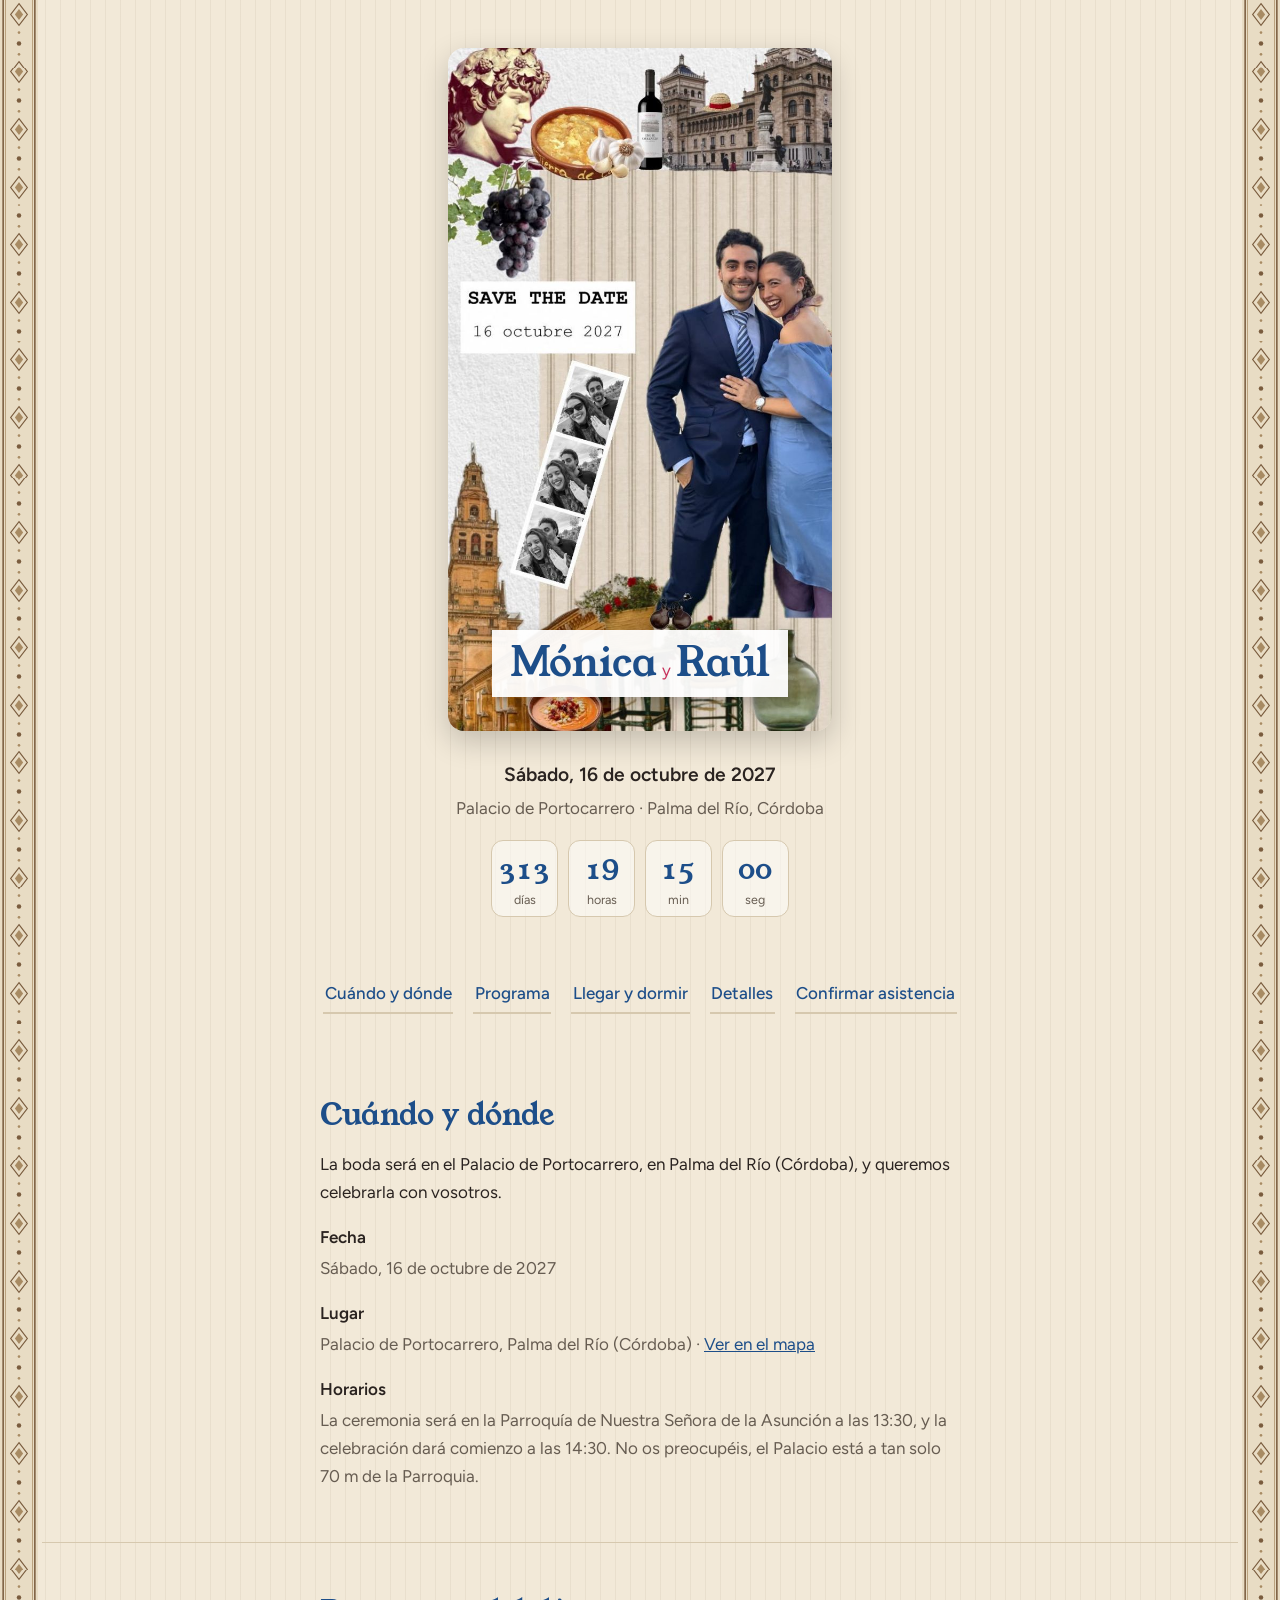
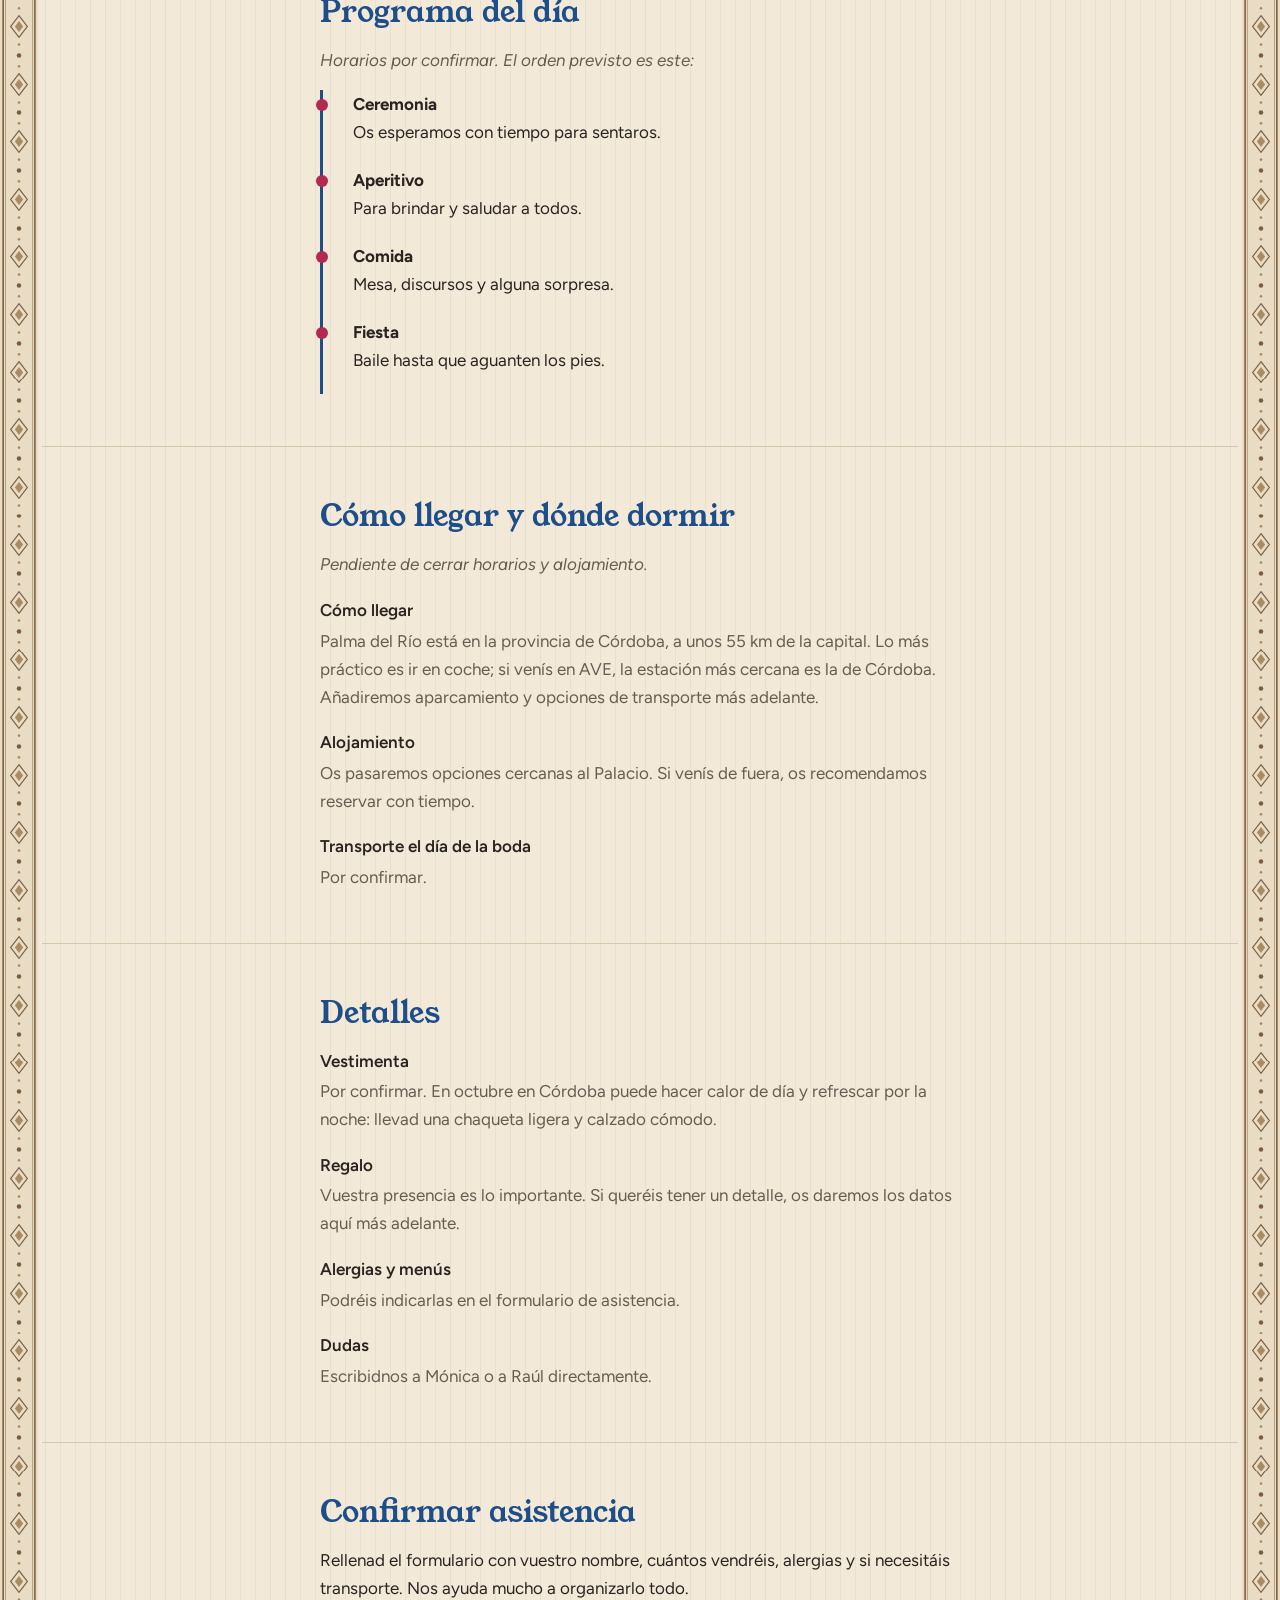
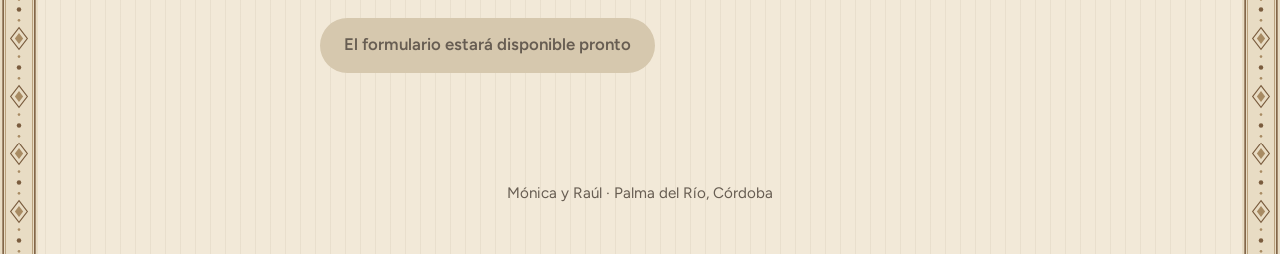
==== commit 6f1beb34: "Improve readability of schedule section in index.html Split the schedule description into two lines " ====
--- a/index.html
+++ b/index.html
@@ -102,7 +102,8 @@
   <dl>
     <dt>Fecha</dt><dd id="fecha2">Por confirmar</dd>
     <dt>Lugar</dt><dd>Palacio de Portocarrero, Palma del Río (Córdoba) · <a href="https://www.google.com/maps/search/?api=1&amp;query=Palacio+de+Portocarrero+Palma+del+R%C3%ADo" target="_blank" rel="noopener">Ver en el mapa</a></dd>
-    <dt>Horarios</dt><dd>La ceremonia será en la Parroquía de Nuestra Señora de la Asunción a las 13:30, y la celebración dará comienzo a las 14:30. No os preocupéis, el Palacio está a tan solo 70 m de la Parroquia.</dd>
+    <dt>Horarios</dt><dd>La ceremonia será en la Parroquía de Nuestra Señora de la Asunción a las 13:30, y la celebración dará comienzo a las 14:30.
+      No os preocupéis, el Palacio está a tan solo 70 m de la Parroquia.</dd>
   </dl>
 </div></section>
 
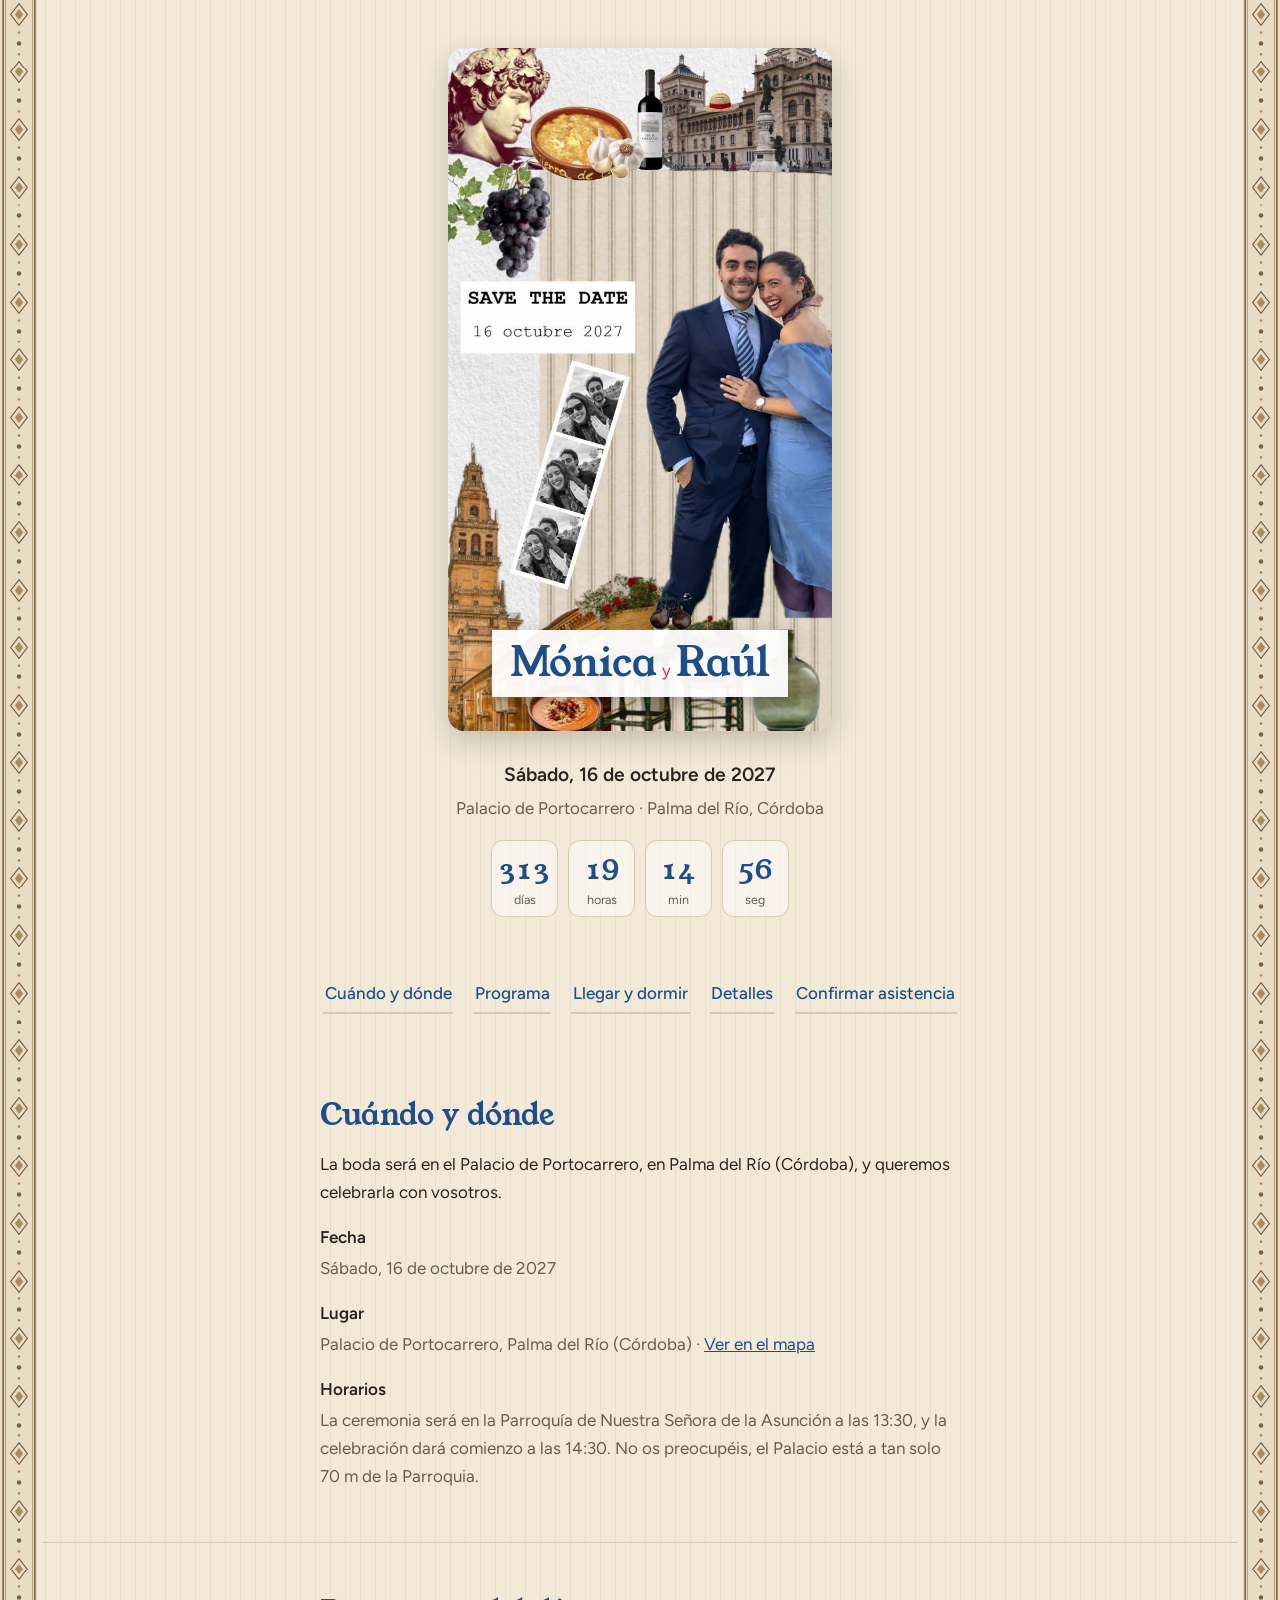
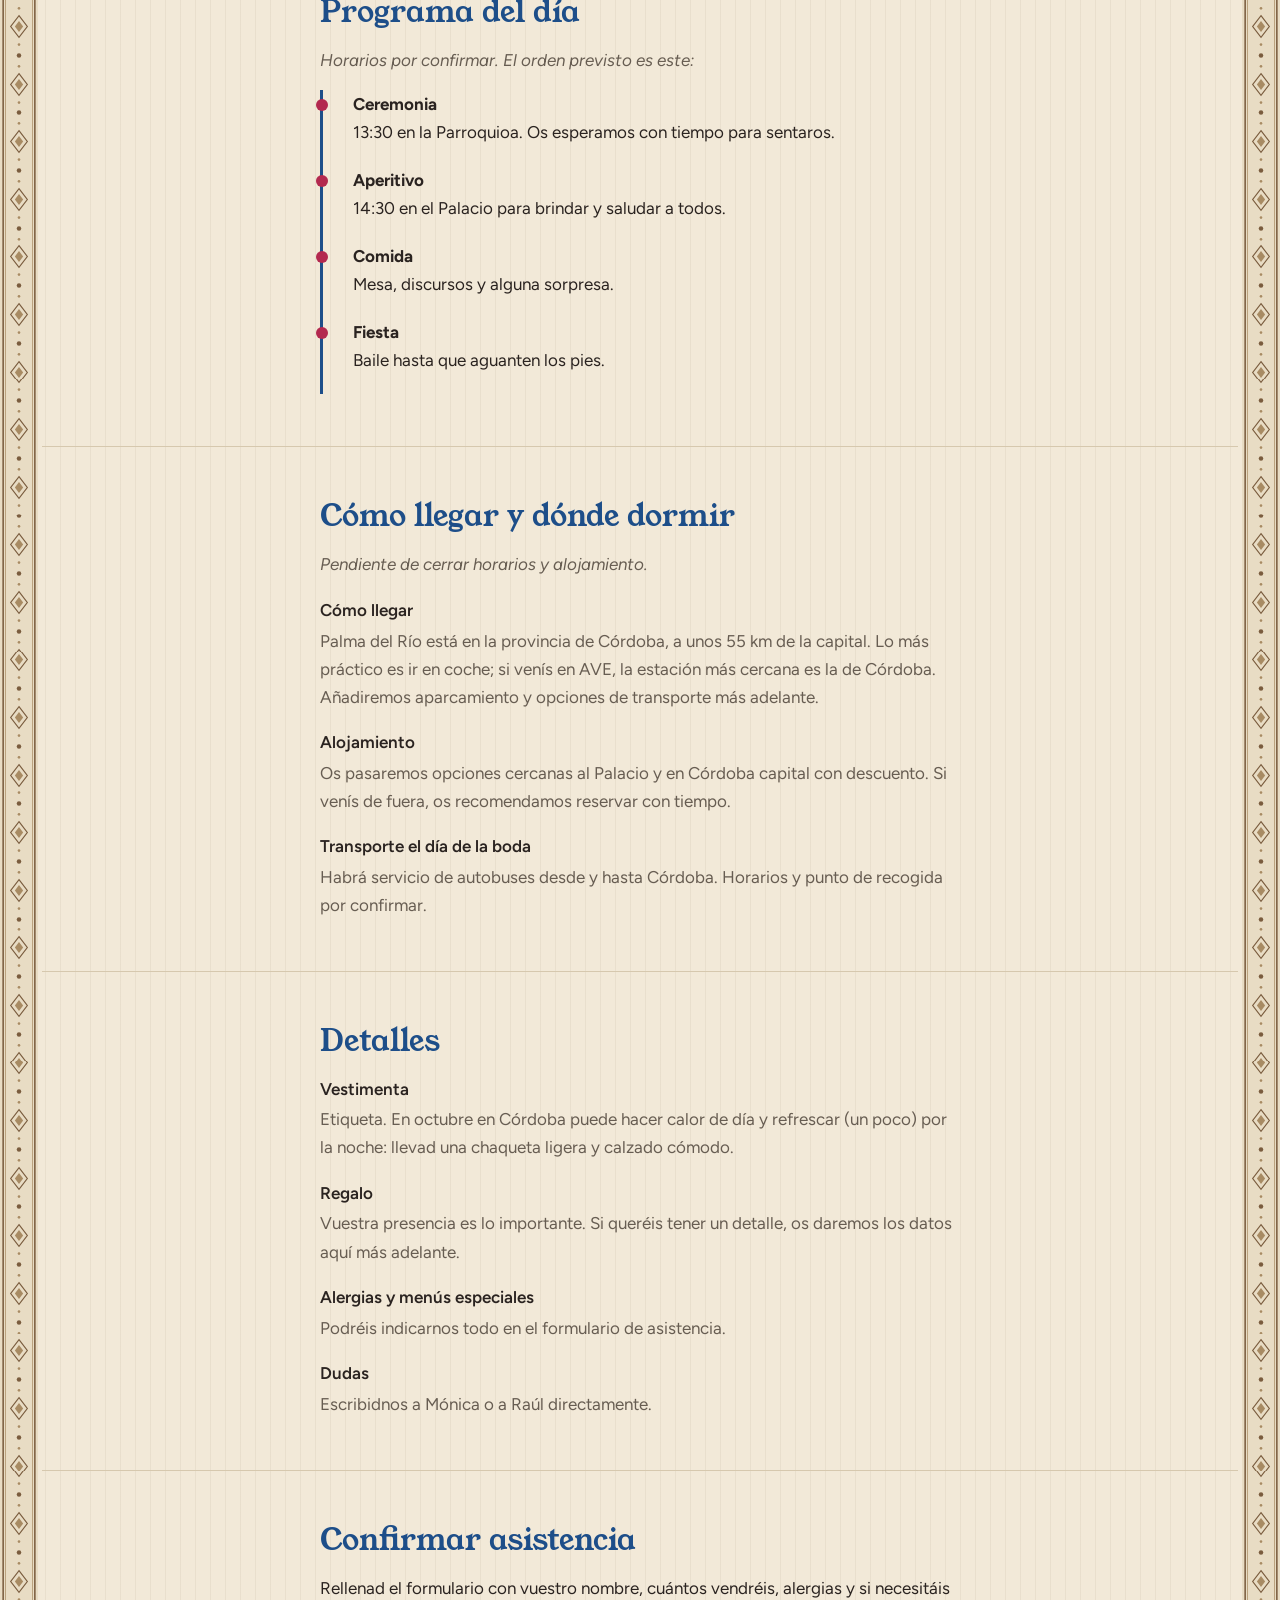
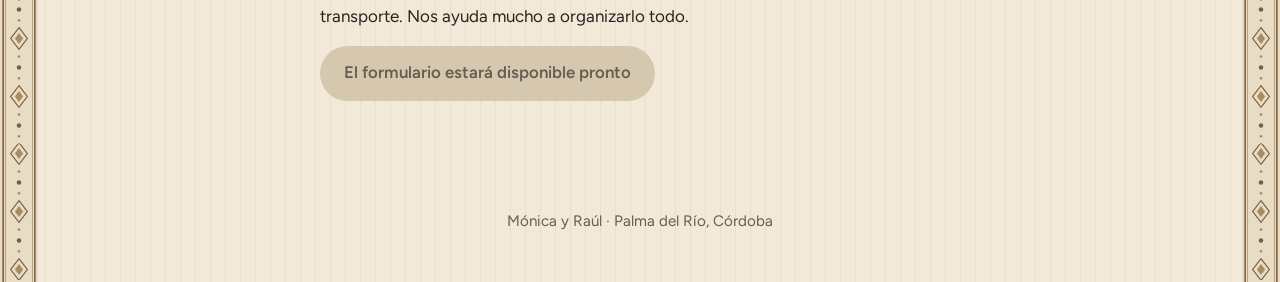
==== commit ac5460f3: "Update event schedule and accommodation details" ====
--- a/index.html
+++ b/index.html
@@ -111,8 +111,8 @@
   <h2>Programa del día</h2>
   <p class="pend">Horarios por confirmar. El orden previsto es este:</p>
   <ol class="prog">
-    <li><b>Ceremonia</b>Os esperamos con tiempo para sentaros.</li>
-    <li><b>Aperitivo</b>Para brindar y saludar a todos.</li>
+    <li><b>Ceremonia</b>13:30 en la Parroquioa. Os esperamos con tiempo para sentaros.</li>
+    <li><b>Aperitivo</b>14:30 en el Palacio para brindar y saludar a todos.</li>
     <li><b>Comida</b>Mesa, discursos y alguna sorpresa.</li>
     <li><b>Fiesta</b>Baile hasta que aguanten los pies.</li>
   </ol>
@@ -123,17 +123,17 @@
   <p class="pend">Pendiente de cerrar horarios y alojamiento.</p>
   <dl>
     <dt>Cómo llegar</dt><dd>Palma del Río está en la provincia de Córdoba, a unos 55 km de la capital. Lo más práctico es ir en coche; si venís en AVE, la estación más cercana es la de Córdoba. Añadiremos aparcamiento y opciones de transporte más adelante.</dd>
-    <dt>Alojamiento</dt><dd>Os pasaremos opciones cercanas al Palacio. Si venís de fuera, os recomendamos reservar con tiempo.</dd>
-    <dt>Transporte el día de la boda</dt><dd>Por confirmar.</dd>
+    <dt>Alojamiento</dt><dd>Os pasaremos opciones cercanas al Palacio y en Córdoba capital con descuento. Si venís de fuera, os recomendamos reservar con tiempo.</dd>
+    <dt>Transporte el día de la boda</dt><dd>Habrá servicio de autobuses desde y hasta Córdoba. Horarios y punto de recogida por confirmar.</dd>
   </dl>
 </div></section>
 
 <section id="detalles"><div class="in">
   <h2>Detalles</h2>
   <dl>
-    <dt>Vestimenta</dt><dd>Por confirmar. En octubre en Córdoba puede hacer calor de día y refrescar por la noche: llevad una chaqueta ligera y calzado cómodo.</dd>
+    <dt>Vestimenta</dt><dd>Etiqueta. En octubre en Córdoba puede hacer calor de día y refrescar (un poco) por la noche: llevad una chaqueta ligera y calzado cómodo.</dd>
     <dt>Regalo</dt><dd>Vuestra presencia es lo importante. Si queréis tener un detalle, os daremos los datos aquí más adelante.</dd>
-    <dt>Alergias y menús</dt><dd>Podréis indicarlas en el formulario de asistencia.</dd>
+    <dt>Alergias y menús especiales</dt><dd>Podréis indicarnos todo en el formulario de asistencia.</dd>
     <dt>Dudas</dt><dd>Escribidnos a Mónica o a Raúl directamente.</dd>
   </dl>
 </div></section>
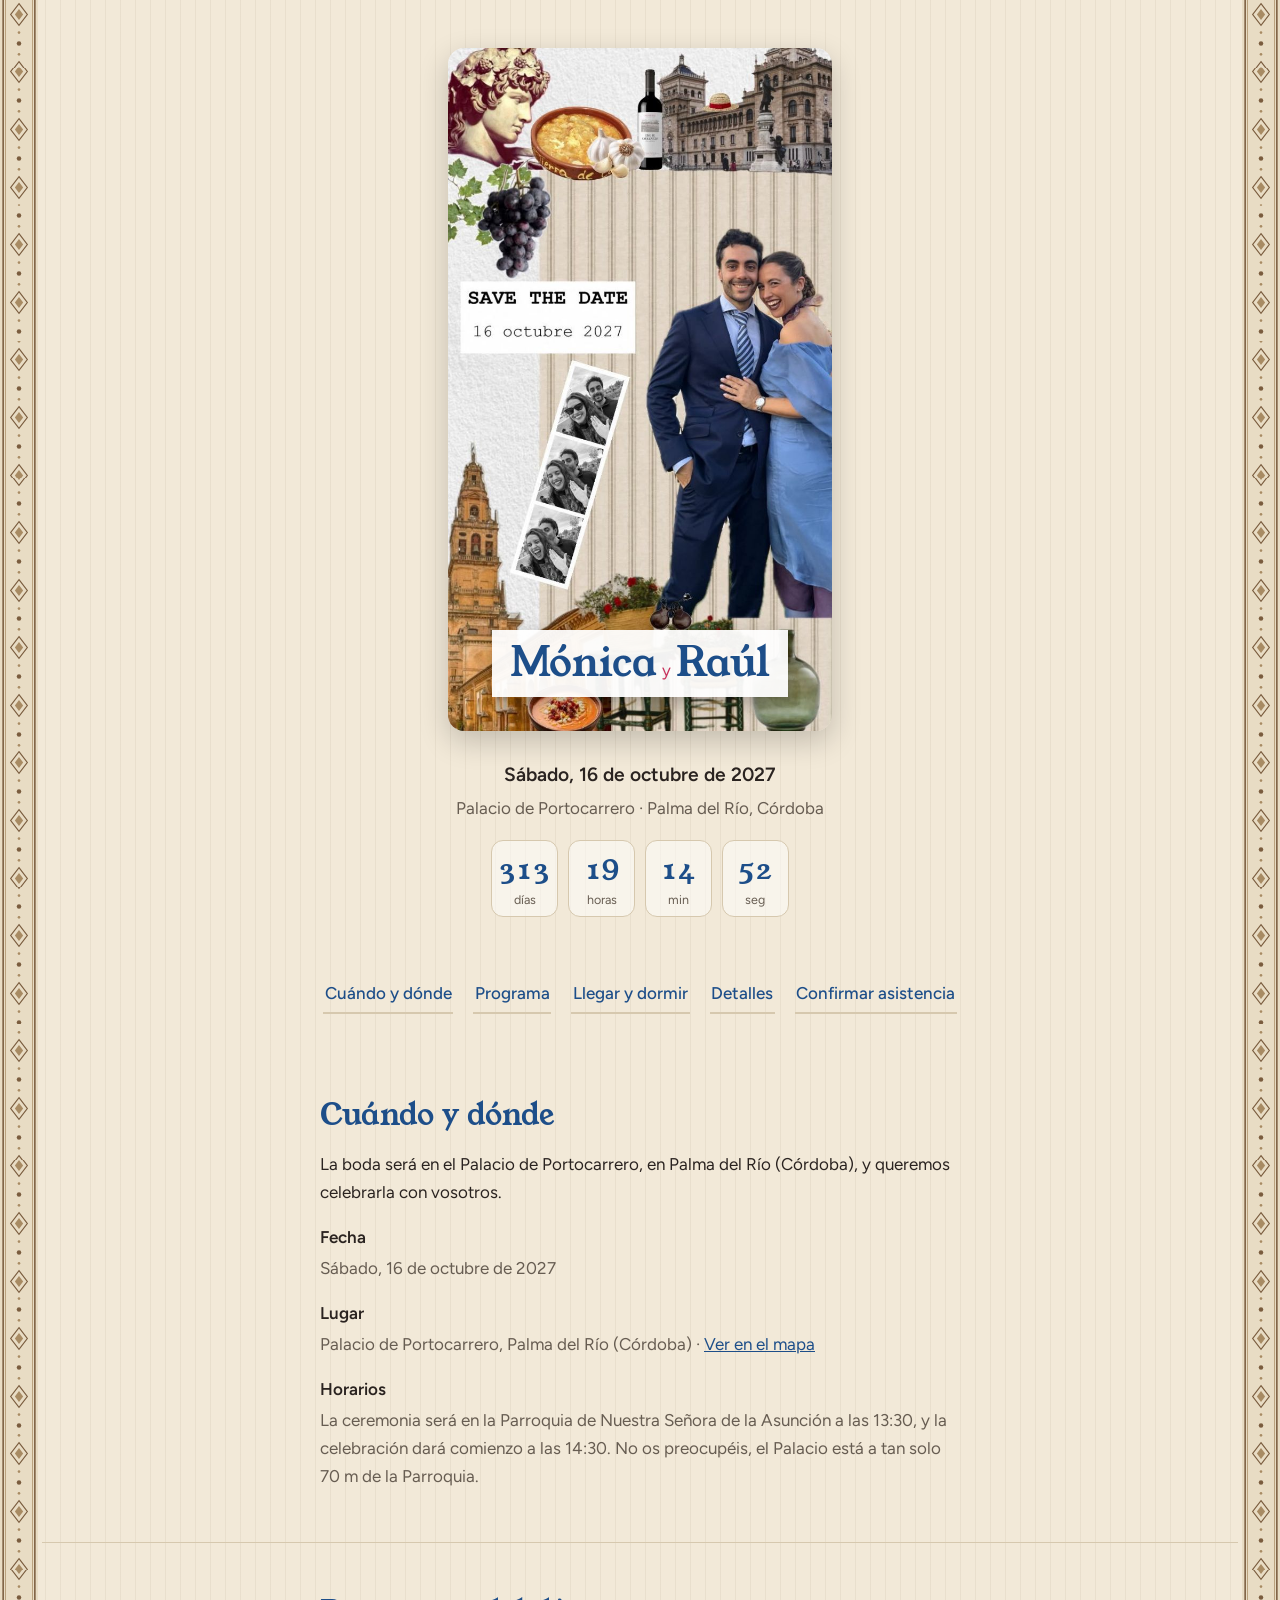
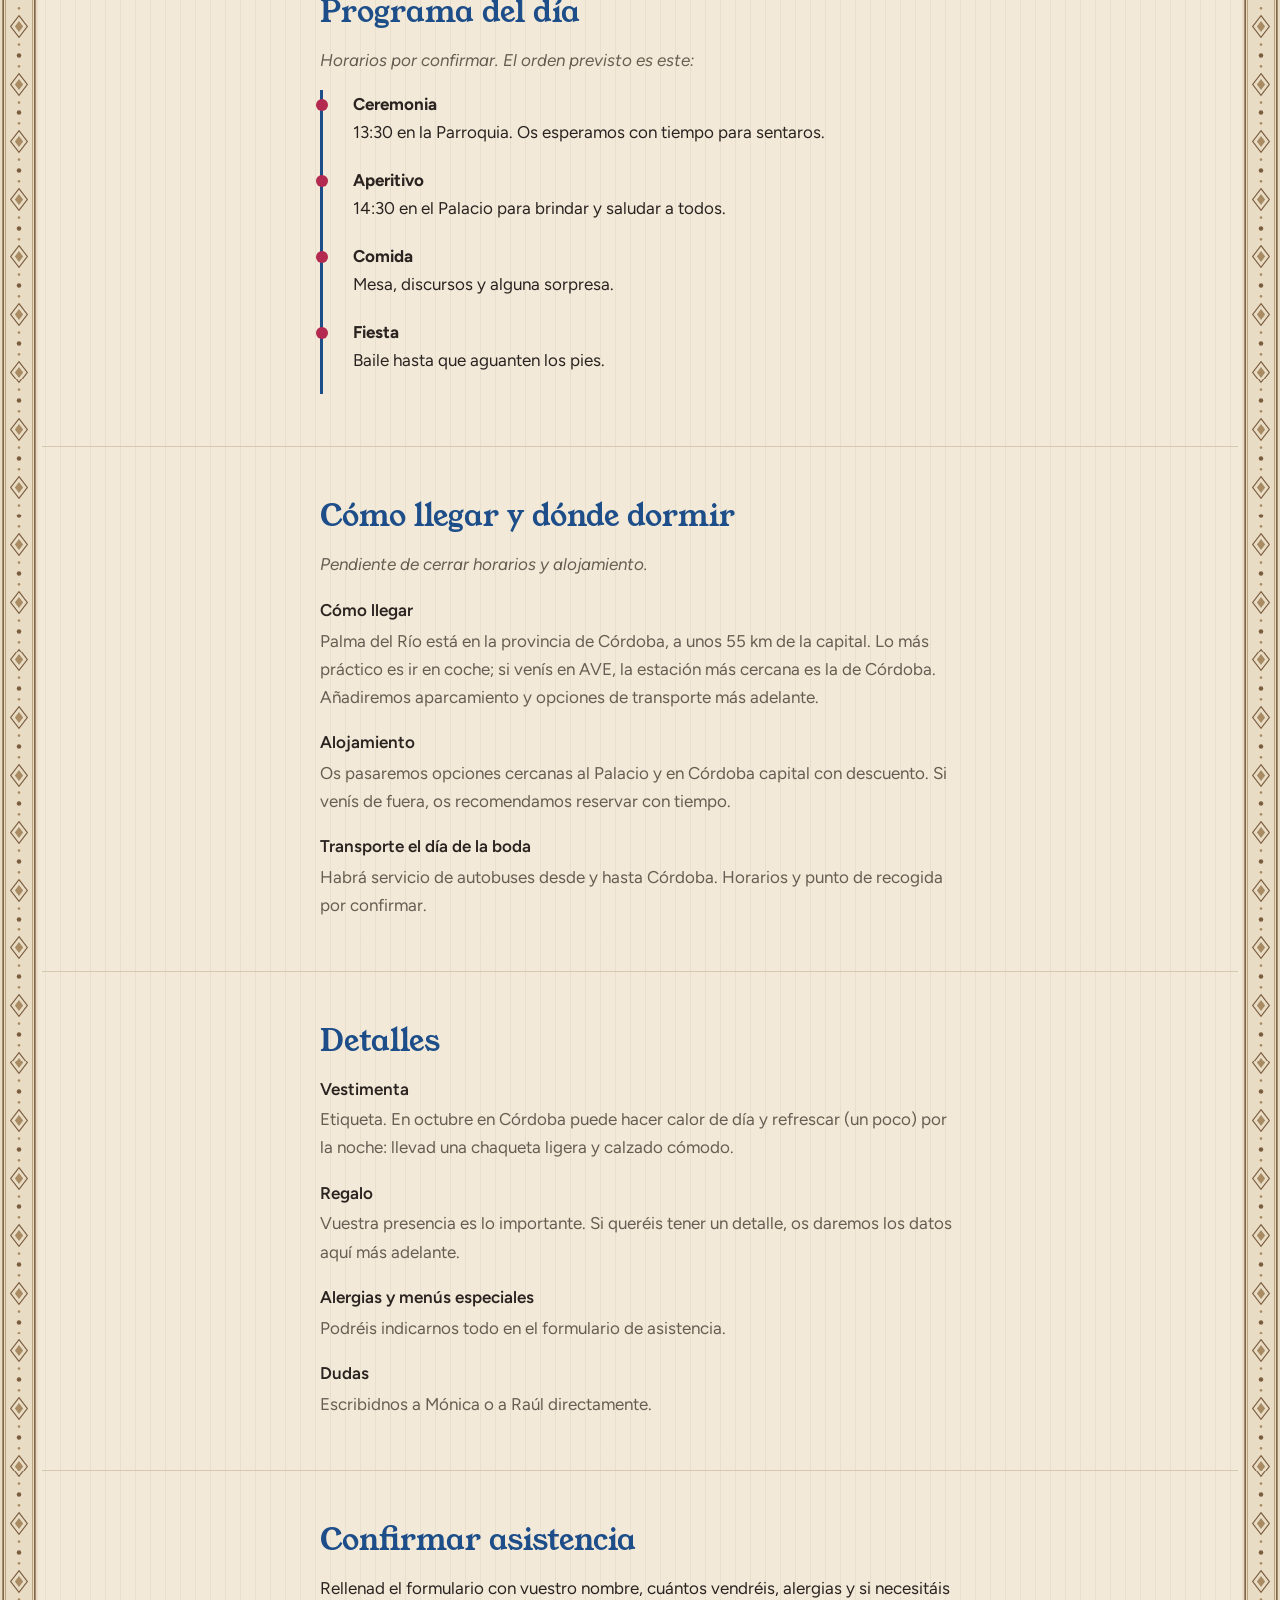
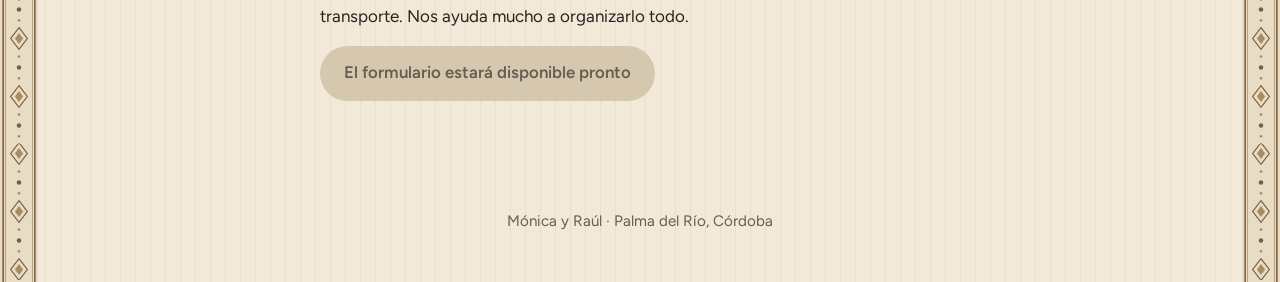
==== commit 6c34889f: "Fix typos in horarios and ceremonia sections" ====
--- a/index.html
+++ b/index.html
@@ -102,7 +102,7 @@
   <dl>
     <dt>Fecha</dt><dd id="fecha2">Por confirmar</dd>
     <dt>Lugar</dt><dd>Palacio de Portocarrero, Palma del Río (Córdoba) · <a href="https://www.google.com/maps/search/?api=1&amp;query=Palacio+de+Portocarrero+Palma+del+R%C3%ADo" target="_blank" rel="noopener">Ver en el mapa</a></dd>
-    <dt>Horarios</dt><dd>La ceremonia será en la Parroquía de Nuestra Señora de la Asunción a las 13:30, y la celebración dará comienzo a las 14:30.
+    <dt>Horarios</dt><dd>La ceremonia será en la Parroquia de Nuestra Señora de la Asunción a las 13:30, y la celebración dará comienzo a las 14:30.
       No os preocupéis, el Palacio está a tan solo 70 m de la Parroquia.</dd>
   </dl>
 </div></section>
@@ -111,7 +111,7 @@
   <h2>Programa del día</h2>
   <p class="pend">Horarios por confirmar. El orden previsto es este:</p>
   <ol class="prog">
-    <li><b>Ceremonia</b>13:30 en la Parroquioa. Os esperamos con tiempo para sentaros.</li>
+    <li><b>Ceremonia</b>13:30 en la Parroquia. Os esperamos con tiempo para sentaros.</li>
     <li><b>Aperitivo</b>14:30 en el Palacio para brindar y saludar a todos.</li>
     <li><b>Comida</b>Mesa, discursos y alguna sorpresa.</li>
     <li><b>Fiesta</b>Baile hasta que aguanten los pies.</li>
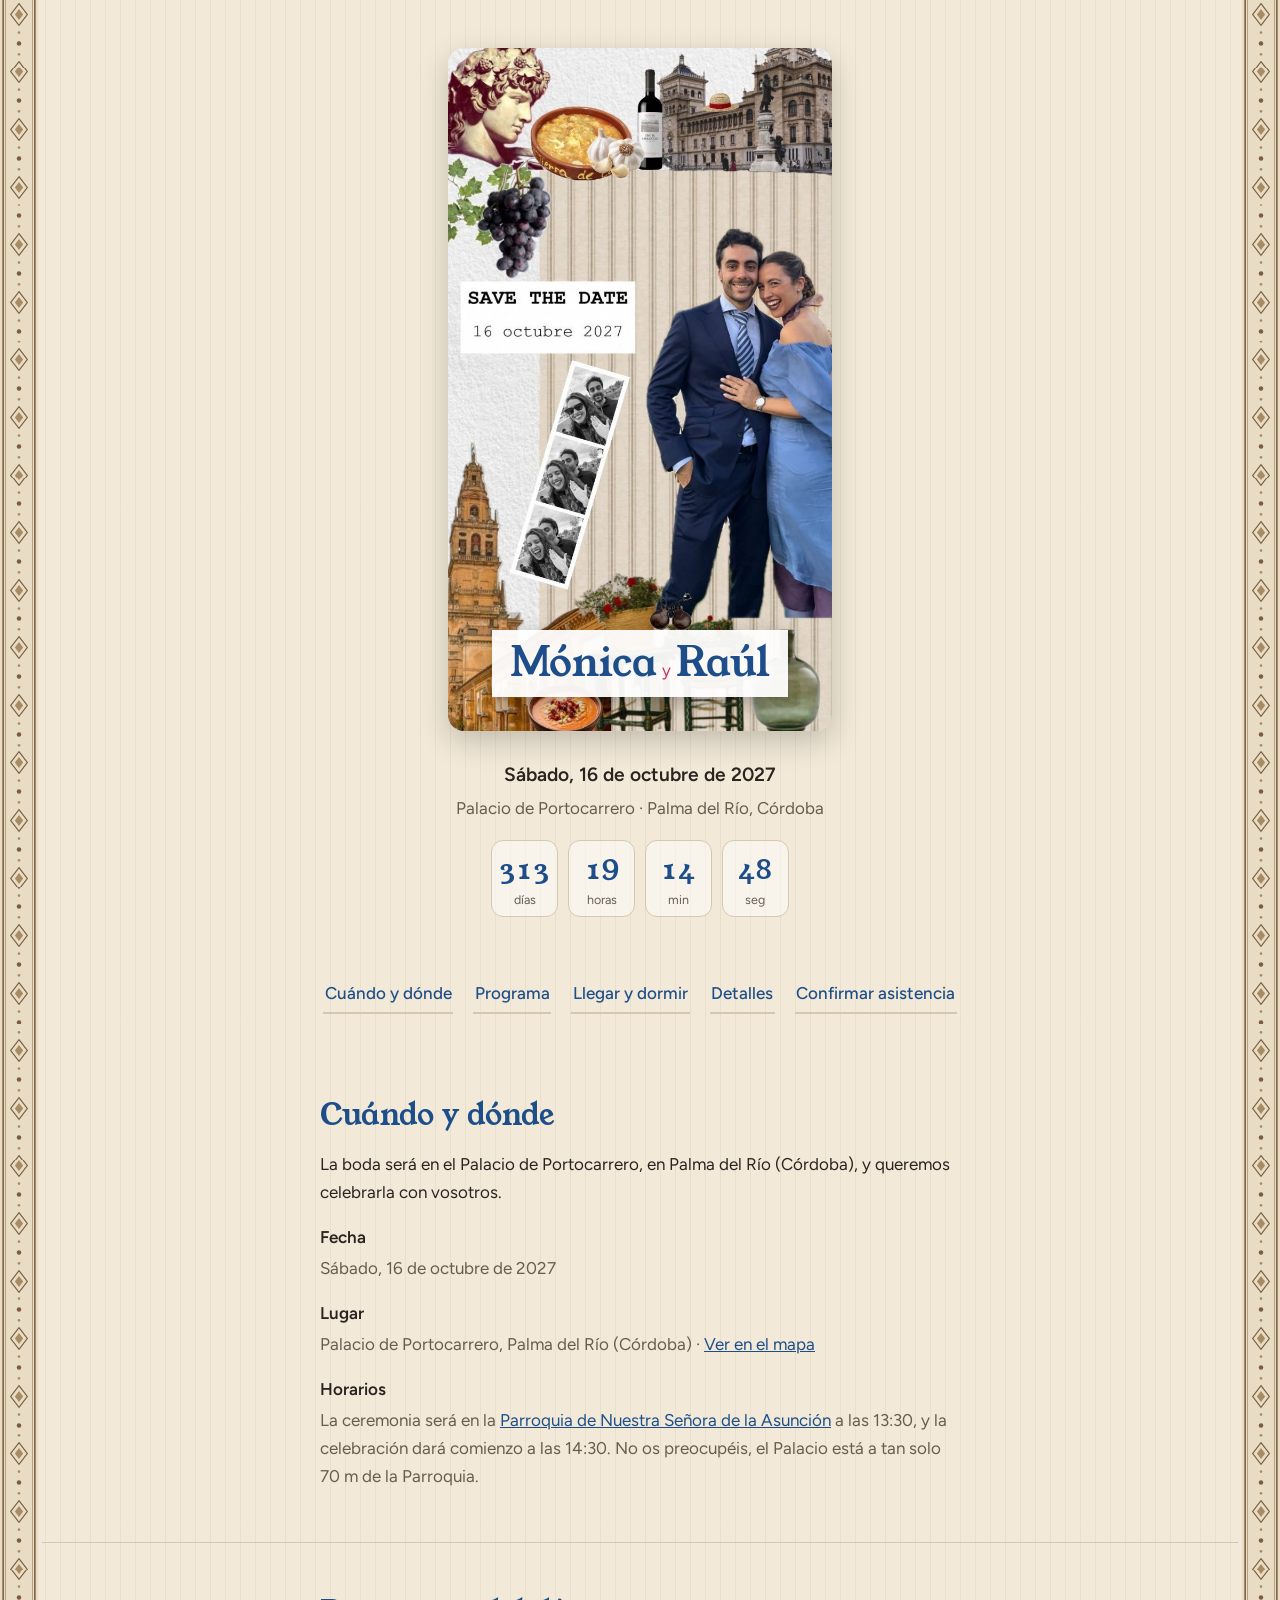
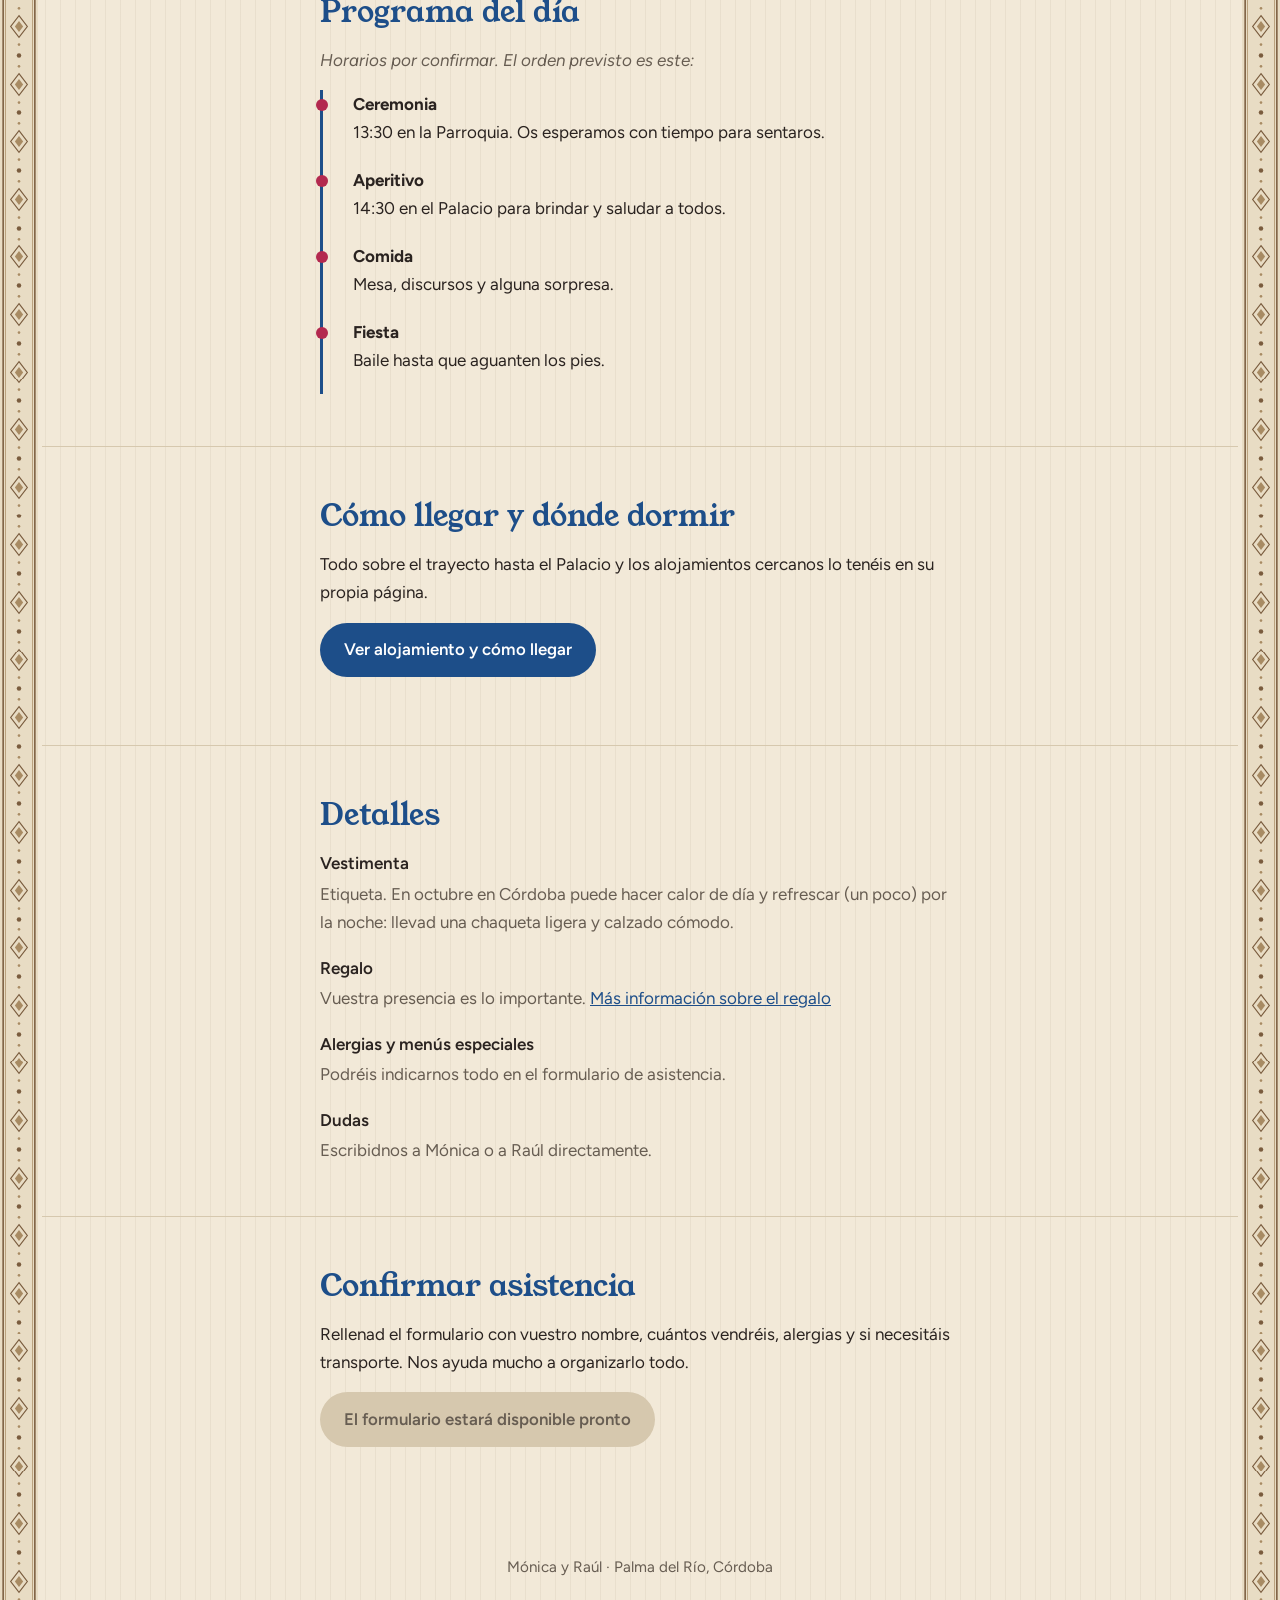
==== commit 1c703410: "Add files via upload" ====
--- a/index.html
+++ b/index.html
@@ -7,71 +7,7 @@
 <link rel="preconnect" href="https://fonts.googleapis.com">
 <link rel="preconnect" href="https://fonts.gstatic.com" crossorigin>
 <link href="https://fonts.googleapis.com/css2?family=Young+Serif&family=Figtree:wght@400;500;600&display=swap" rel="stylesheet">
-<style>
-:root{--bg:#F2E9D8;--surface:#EADFC9;--ink:#2A2320;--muted:#675D52;--azul:#1D4E89;--geranio:#B3294F;--line:#D6C8AE;--onazul:#FFFFFF;--cw:clamp(24px,3vw,44px);color-scheme:light;
---cen:url("data:image/svg+xml,%3Csvg%20xmlns%3D%27http%3A//www.w3.org/2000/svg%27%20viewBox%3D%270%200%2032%2048%27%3E%3Crect%20width%3D%2732%27%20height%3D%2748%27%20fill%3D%27%23E8DCC4%27/%3E%3Crect%20x%3D%272%27%20width%3D%271.3%27%20height%3D%2748%27%20fill%3D%27%237A5C3E%27/%3E%3Crect%20x%3D%274.4%27%20width%3D%27.6%27%20height%3D%2748%27%20fill%3D%27%23A88B63%27/%3E%3Crect%20x%3D%2727%27%20width%3D%27.6%27%20height%3D%2748%27%20fill%3D%27%23A88B63%27/%3E%3Crect%20x%3D%2728.7%27%20width%3D%271.3%27%20height%3D%2748%27%20fill%3D%27%237A5C3E%27/%3E%3Cpolygon%20points%3D%2716%2C3%2023%2C12%2016%2C21%209%2C12%27%20fill%3D%27none%27%20stroke%3D%27%237A5C3E%27%20stroke-width%3D%271%27/%3E%3Cpolygon%20points%3D%2716%2C7.5%2019.5%2C12%2016%2C16.5%2012.5%2C12%27%20fill%3D%27%23A88B63%27/%3E%3Ccircle%20cx%3D%2716%27%20cy%3D%2727%27%20r%3D%271.1%27%20fill%3D%27%23A88B63%27/%3E%3Ccircle%20cx%3D%2716%27%20cy%3D%2736%27%20r%3D%271.9%27%20fill%3D%27%237A5C3E%27/%3E%3Ccircle%20cx%3D%2716%27%20cy%3D%2745%27%20r%3D%271.1%27%20fill%3D%27%23A88B63%27/%3E%3C/svg%3E");
-box-sizing:border-box;padding-top:env(safe-area-inset-top,0px);padding-bottom:env(safe-area-inset-bottom,0px)}
-html{scroll-padding-top:env(safe-area-inset-top,0px);background-color:var(--bg);
-background-image:var(--cen),var(--cen),repeating-linear-gradient(90deg,rgba(110,90,60,.07) 0 1px,transparent 1px 15px);
-background-repeat:repeat-y,repeat-y,repeat;background-position:left top,right top,0 0;background-size:var(--cw) auto,var(--cw) auto,auto}
-*,*::before,*::after{box-sizing:border-box}
-body{margin:0;padding:0 calc(var(--cw) + .2rem);color:var(--ink);font:400 1.0625rem/1.65 Figtree,system-ui,-apple-system,"Segoe UI",sans-serif}
-h1,h2{font-family:"Young Serif",Georgia,"Times New Roman",serif;font-weight:400;line-height:1.1;margin:0}
-a{color:var(--azul)}
-:focus-visible{outline:3px solid var(--geranio);outline-offset:3px;border-radius:4px}
-.hero{text-align:center;padding:3rem 1.25rem 3.5rem}
-.arco{position:relative;width:min(100%,21rem);margin:0 auto}
-.arco svg{display:block;width:100%;height:auto}
-.arco .texto{position:absolute;inset:34% 0 auto 0;padding:0 12%}
-.arco h1{font-size:clamp(2.1rem,9vw,3rem);color:var(--azul)}
-.arco .y{display:block;font:400 1.05rem Figtree,sans-serif;color:var(--geranio);margin:.35rem 0}
-.marco{position:relative}
-.portada{display:block;width:100%;height:auto;border-radius:1rem;box-shadow:0 10px 30px rgba(0,0,0,.2)}
-.portada[hidden]{display:none}
-.hero.tarjeta .marco{width:min(100%,24rem);margin:0 auto 1.75rem}
-.hero.tarjeta .arco{position:absolute;left:0;right:0;bottom:5%;width:auto;margin:0}
-.hero.tarjeta .arco svg{display:none}
-.hero.tarjeta .arco .texto{position:static;width:max-content;max-width:88%;margin:0 auto;padding:.7rem 1.1rem;background:rgba(255,255,255,.94);box-shadow:0 6px 18px rgba(0,0,0,.28)}
-.hero.tarjeta h1{font-size:clamp(1.8rem,8.5vw,2.5rem);color:#1D4E89;white-space:nowrap}
-.hero.tarjeta .y{display:inline;margin:0 .3em;color:#C8305A}
-.hero.foto{background-size:cover;background-position:center;min-height:min(88svh,46rem);display:flex;flex-direction:column;justify-content:flex-end;padding-bottom:3rem;color:#fff}
-.hero.foto .arco{width:auto}
-.hero.foto .arco svg{display:none}
-.hero.foto .arco .texto{position:static;padding:0}
-.hero.foto h1{color:#fff;font-size:clamp(2.8rem,13vw,4.6rem);text-shadow:0 2px 16px rgba(0,0,0,.6)}
-.hero.foto .y{color:#FFD3DE;text-shadow:0 1px 10px rgba(0,0,0,.6)}
-.hero.foto .lugar{color:#fff}
-.fecha{font-size:1.2rem;margin:1.75rem 0 .25rem;font-weight:600}
-.lugar{color:var(--muted);margin:0}
-.cuenta{display:flex;justify-content:center;gap:.6rem;margin:1.1rem 0 0;padding:0;list-style:none}
-.cuenta[hidden],.hoy[hidden]{display:none}
-.cuenta li{background:rgba(255,255,255,.5);min-width:4.2rem;padding:.55rem .4rem;border:1px solid var(--line);border-radius:.75rem;text-align:center;line-height:1.1}
-.cuenta b{display:block;font:400 1.75rem "Young Serif",Georgia,serif;color:var(--azul);font-variant-numeric:tabular-nums}
-.cuenta span{font-size:.78rem;color:var(--muted)}
-.hoy{margin:1.1rem 0 0;color:var(--geranio);font-weight:600;font-size:1.2rem}
-.hero.foto .cuenta li{border-color:rgba(255,255,255,.55);background:rgba(10,20,35,.35)}
-.hero.foto .cuenta b{color:#fff}
-.hero.foto .cuenta span,.hero.foto .hoy{color:#FFD3DE}
-nav{display:flex;flex-wrap:wrap;gap:.5rem 1.25rem;justify-content:center;padding:0 1.25rem 2rem}
-nav a{text-decoration:none;font-weight:500;padding:.35rem .1rem;border-bottom:2px solid var(--line)}
-nav a:hover{border-color:var(--geranio)}
-section{padding:3.25rem 1.25rem}
-section+section{border-top:1px solid var(--line)}
-.in{max-width:40rem;margin:0 auto}
-h2{font-size:1.9rem;color:var(--azul);margin-bottom:1.1rem}
-p{margin:0 0 1rem}
-.pend{color:var(--muted);font-style:italic}
-dl{margin:0}
-dt{font-weight:600;margin-top:1.1rem}
-dd{margin:.15rem 0 0;color:var(--muted)}
-ol.prog{list-style:none;margin:0;padding:0 0 0 1.4rem;border-left:3px solid var(--azul)}
-ol.prog li{position:relative;padding:0 0 1.25rem .5rem}
-ol.prog li::before{content:"";position:absolute;left:-1.4rem;top:.55rem;width:.75rem;height:.75rem;margin-left:-.45rem;border-radius:50%;background:var(--geranio)}
-ol.prog b{display:block}
-.btn{display:inline-block;background:var(--azul);color:var(--onazul);padding:.85rem 1.5rem;border-radius:999px;font-weight:600;text-decoration:none;border:0;font-size:1.05rem}
-.btn[aria-disabled="true"]{background:var(--line);color:var(--muted);pointer-events:none}
-footer{text-align:center;padding:2.5rem 1.25rem 3rem;color:var(--muted);font-size:.95rem}
-</style>
+<link rel="stylesheet" href="estilos.css">
 </head>
 <body>
 <header class="hero">
@@ -92,7 +28,7 @@
   <p class="hoy" id="hoy" hidden>¡Hoy es el gran día!</p>
 </header>
 <nav aria-label="Secciones">
-  <a href="#donde">Cuándo y dónde</a><a href="#programa">Programa</a><a href="#llegar">Llegar y dormir</a><a href="#detalles">Detalles</a><a href="#asistencia">Confirmar asistencia</a>
+  <a href="#donde">Cuándo y dónde</a><a href="#programa">Programa</a><a href="alojamiento.html">Llegar y dormir</a><a href="#detalles">Detalles</a><a href="#asistencia">Confirmar asistencia</a>
 </nav>
 
 <main>
@@ -102,7 +38,7 @@
   <dl>
     <dt>Fecha</dt><dd id="fecha2">Por confirmar</dd>
     <dt>Lugar</dt><dd>Palacio de Portocarrero, Palma del Río (Córdoba) · <a href="https://www.google.com/maps/search/?api=1&amp;query=Palacio+de+Portocarrero+Palma+del+R%C3%ADo" target="_blank" rel="noopener">Ver en el mapa</a></dd>
-    <dt>Horarios</dt><dd>La ceremonia será en la Parroquia de Nuestra Señora de la Asunción a las 13:30, y la celebración dará comienzo a las 14:30.
+    <dt>Horarios</dt><dd>La ceremonia será en la <a href="https://www.google.com/maps/search/?api=1&amp;query=Parroquia+de+Nuestra+Se%C3%B1ora+de+la+Asunci%C3%B3n+Palma+del+R%C3%ADo" target="_blank" rel="noopener">Parroquia de Nuestra Señora de la Asunción</a> a las 13:30, y la celebración dará comienzo a las 14:30.
       No os preocupéis, el Palacio está a tan solo 70 m de la Parroquia.</dd>
   </dl>
 </div></section>
@@ -120,19 +56,15 @@
 
 <section id="llegar"><div class="in">
   <h2>Cómo llegar y dónde dormir</h2>
-  <p class="pend">Pendiente de cerrar horarios y alojamiento.</p>
-  <dl>
-    <dt>Cómo llegar</dt><dd>Palma del Río está en la provincia de Córdoba, a unos 55 km de la capital. Lo más práctico es ir en coche; si venís en AVE, la estación más cercana es la de Córdoba. Añadiremos aparcamiento y opciones de transporte más adelante.</dd>
-    <dt>Alojamiento</dt><dd>Os pasaremos opciones cercanas al Palacio y en Córdoba capital con descuento. Si venís de fuera, os recomendamos reservar con tiempo.</dd>
-    <dt>Transporte el día de la boda</dt><dd>Habrá servicio de autobuses desde y hasta Córdoba. Horarios y punto de recogida por confirmar.</dd>
-  </dl>
+  <p>Todo sobre el trayecto hasta el Palacio y los alojamientos cercanos lo tenéis en su propia página.</p>
+  <p><a class="btn" href="alojamiento.html">Ver alojamiento y cómo llegar</a></p>
 </div></section>
 
 <section id="detalles"><div class="in">
   <h2>Detalles</h2>
   <dl>
     <dt>Vestimenta</dt><dd>Etiqueta. En octubre en Córdoba puede hacer calor de día y refrescar (un poco) por la noche: llevad una chaqueta ligera y calzado cómodo.</dd>
-    <dt>Regalo</dt><dd>Vuestra presencia es lo importante. Si queréis tener un detalle, os daremos los datos aquí más adelante.</dd>
+    <dt>Regalo</dt><dd>Vuestra presencia es lo importante. <a href="regalos.html">Más información sobre el regalo</a></dd>
     <dt>Alergias y menús especiales</dt><dd>Podréis indicarnos todo en el formulario de asistencia.</dd>
     <dt>Dudas</dt><dd>Escribidnos a Mónica o a Raúl directamente.</dd>
   </dl>
--- a/estilos.css
+++ b/estilos.css
@@ -0,0 +1,69 @@
+:root{--bg:#F2E9D8;--surface:#EADFC9;--ink:#2A2320;--muted:#675D52;--azul:#1D4E89;--geranio:#B3294F;--line:#D6C8AE;--onazul:#FFFFFF;--cw:clamp(24px,3vw,44px);color-scheme:light;
+--cen:url("data:image/svg+xml,%3Csvg%20xmlns%3D%27http%3A//www.w3.org/2000/svg%27%20viewBox%3D%270%200%2032%2048%27%3E%3Crect%20width%3D%2732%27%20height%3D%2748%27%20fill%3D%27%23E8DCC4%27/%3E%3Crect%20x%3D%272%27%20width%3D%271.3%27%20height%3D%2748%27%20fill%3D%27%237A5C3E%27/%3E%3Crect%20x%3D%274.4%27%20width%3D%27.6%27%20height%3D%2748%27%20fill%3D%27%23A88B63%27/%3E%3Crect%20x%3D%2727%27%20width%3D%27.6%27%20height%3D%2748%27%20fill%3D%27%23A88B63%27/%3E%3Crect%20x%3D%2728.7%27%20width%3D%271.3%27%20height%3D%2748%27%20fill%3D%27%237A5C3E%27/%3E%3Cpolygon%20points%3D%2716%2C3%2023%2C12%2016%2C21%209%2C12%27%20fill%3D%27none%27%20stroke%3D%27%237A5C3E%27%20stroke-width%3D%271%27/%3E%3Cpolygon%20points%3D%2716%2C7.5%2019.5%2C12%2016%2C16.5%2012.5%2C12%27%20fill%3D%27%23A88B63%27/%3E%3Ccircle%20cx%3D%2716%27%20cy%3D%2727%27%20r%3D%271.1%27%20fill%3D%27%23A88B63%27/%3E%3Ccircle%20cx%3D%2716%27%20cy%3D%2736%27%20r%3D%271.9%27%20fill%3D%27%237A5C3E%27/%3E%3Ccircle%20cx%3D%2716%27%20cy%3D%2745%27%20r%3D%271.1%27%20fill%3D%27%23A88B63%27/%3E%3C/svg%3E");
+box-sizing:border-box;padding-top:env(safe-area-inset-top,0px);padding-bottom:env(safe-area-inset-bottom,0px)}
+html{scroll-padding-top:env(safe-area-inset-top,0px);background-color:var(--bg);
+background-image:var(--cen),var(--cen),repeating-linear-gradient(90deg,rgba(110,90,60,.07) 0 1px,transparent 1px 15px);
+background-repeat:repeat-y,repeat-y,repeat;background-position:left top,right top,0 0;background-size:var(--cw) auto,var(--cw) auto,auto}
+*,*::before,*::after{box-sizing:border-box}
+body{margin:0;padding:0 calc(var(--cw) + .2rem);color:var(--ink);font:400 1.0625rem/1.65 Figtree,system-ui,-apple-system,"Segoe UI",sans-serif}
+h1,h2{font-family:"Young Serif",Georgia,"Times New Roman",serif;font-weight:400;line-height:1.1;margin:0}
+a{color:var(--azul)}
+:focus-visible{outline:3px solid var(--geranio);outline-offset:3px;border-radius:4px}
+.hero{text-align:center;padding:3rem 1.25rem 3.5rem}
+.arco{position:relative;width:min(100%,21rem);margin:0 auto}
+.arco svg{display:block;width:100%;height:auto}
+.arco .texto{position:absolute;inset:34% 0 auto 0;padding:0 12%}
+.arco h1{font-size:clamp(2.1rem,9vw,3rem);color:var(--azul)}
+.arco .y{display:block;font:400 1.05rem Figtree,sans-serif;color:var(--geranio);margin:.35rem 0}
+.marco{position:relative}
+.portada{display:block;width:100%;height:auto;border-radius:1rem;box-shadow:0 10px 30px rgba(0,0,0,.2)}
+.portada[hidden]{display:none}
+.hero.tarjeta .marco{width:min(100%,24rem);margin:0 auto 1.75rem}
+.hero.tarjeta .arco{position:absolute;left:0;right:0;bottom:5%;width:auto;margin:0}
+.hero.tarjeta .arco svg{display:none}
+.hero.tarjeta .arco .texto{position:static;width:max-content;max-width:88%;margin:0 auto;padding:.7rem 1.1rem;background:rgba(255,255,255,.94);box-shadow:0 6px 18px rgba(0,0,0,.28)}
+.hero.tarjeta h1{font-size:clamp(1.8rem,8.5vw,2.5rem);color:#1D4E89;white-space:nowrap}
+.hero.tarjeta .y{display:inline;margin:0 .3em;color:#C8305A}
+.hero.foto{background-size:cover;background-position:center;min-height:min(88svh,46rem);display:flex;flex-direction:column;justify-content:flex-end;padding-bottom:3rem;color:#fff}
+.hero.foto .arco{width:auto}
+.hero.foto .arco svg{display:none}
+.hero.foto .arco .texto{position:static;padding:0}
+.hero.foto h1{color:#fff;font-size:clamp(2.8rem,13vw,4.6rem);text-shadow:0 2px 16px rgba(0,0,0,.6)}
+.hero.foto .y{color:#FFD3DE;text-shadow:0 1px 10px rgba(0,0,0,.6)}
+.hero.foto .lugar{color:#fff}
+.fecha{font-size:1.2rem;margin:1.75rem 0 .25rem;font-weight:600}
+.lugar{color:var(--muted);margin:0}
+.cuenta{display:flex;justify-content:center;gap:.6rem;margin:1.1rem 0 0;padding:0;list-style:none}
+.cuenta[hidden],.hoy[hidden]{display:none}
+.cuenta li{background:rgba(255,255,255,.5);min-width:4.2rem;padding:.55rem .4rem;border:1px solid var(--line);border-radius:.75rem;text-align:center;line-height:1.1}
+.cuenta b{display:block;font:400 1.75rem "Young Serif",Georgia,serif;color:var(--azul);font-variant-numeric:tabular-nums}
+.cuenta span{font-size:.78rem;color:var(--muted)}
+.hoy{margin:1.1rem 0 0;color:var(--geranio);font-weight:600;font-size:1.2rem}
+.hero.foto .cuenta li{border-color:rgba(255,255,255,.55);background:rgba(10,20,35,.35)}
+.hero.foto .cuenta b{color:#fff}
+.hero.foto .cuenta span,.hero.foto .hoy{color:#FFD3DE}
+nav{display:flex;flex-wrap:wrap;gap:.5rem 1.25rem;justify-content:center;padding:0 1.25rem 2rem}
+nav a{text-decoration:none;font-weight:500;padding:.35rem .1rem;border-bottom:2px solid var(--line)}
+nav a:hover{border-color:var(--geranio)}
+section{padding:3.25rem 1.25rem}
+section+section{border-top:1px solid var(--line)}
+.in{max-width:40rem;margin:0 auto}
+h2{font-size:1.9rem;color:var(--azul);margin-bottom:1.1rem}
+p{margin:0 0 1rem}
+.pend{color:var(--muted);font-style:italic}
+dl{margin:0}
+dt{font-weight:600;margin-top:1.1rem}
+dd{margin:.15rem 0 0;color:var(--muted)}
+ol.prog{list-style:none;margin:0;padding:0 0 0 1.4rem;border-left:3px solid var(--azul)}
+ol.prog li{position:relative;padding:0 0 1.25rem .5rem}
+ol.prog li::before{content:"";position:absolute;left:-1.4rem;top:.55rem;width:.75rem;height:.75rem;margin-left:-.45rem;border-radius:50%;background:var(--geranio)}
+ol.prog b{display:block}
+.btn{display:inline-block;background:var(--azul);color:var(--onazul);padding:.85rem 1.5rem;border-radius:999px;font-weight:600;text-decoration:none;border:0;font-size:1.05rem}
+.btn[aria-disabled="true"]{background:var(--line);color:var(--muted);pointer-events:none}
+footer{text-align:center;padding:2.5rem 1.25rem 3rem;color:var(--muted);font-size:.95rem}
+/* Subpáginas */
+.sub{max-width:40rem;margin:0 auto;padding:2.5rem 1.25rem 0}
+.sub .volver{display:inline-block;text-decoration:none;font-weight:500;margin-bottom:1.25rem;border-bottom:2px solid var(--line);padding:.2rem 0}
+.sub .volver:hover{border-color:var(--geranio)}
+.sub h1{font-size:2.3rem;color:var(--azul)}
+.sub+section{border-top:0;padding-top:1.5rem}
